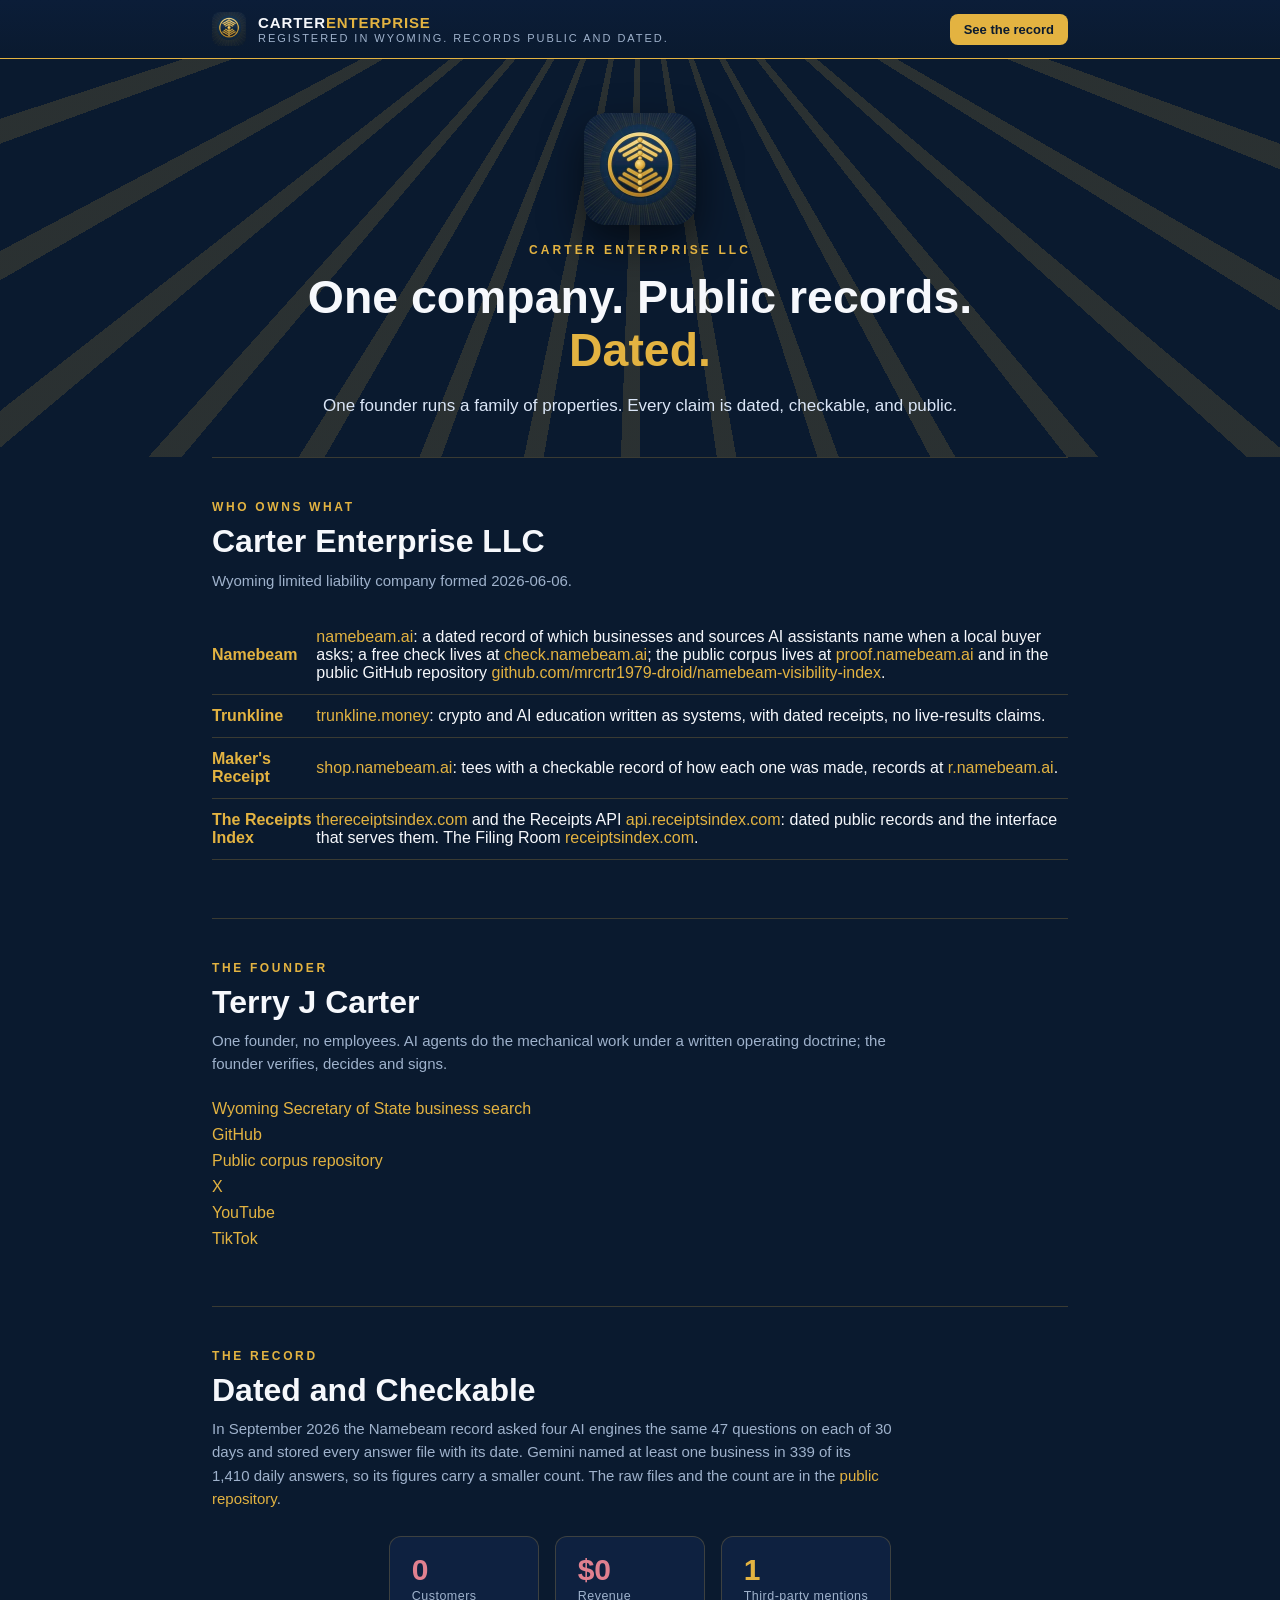
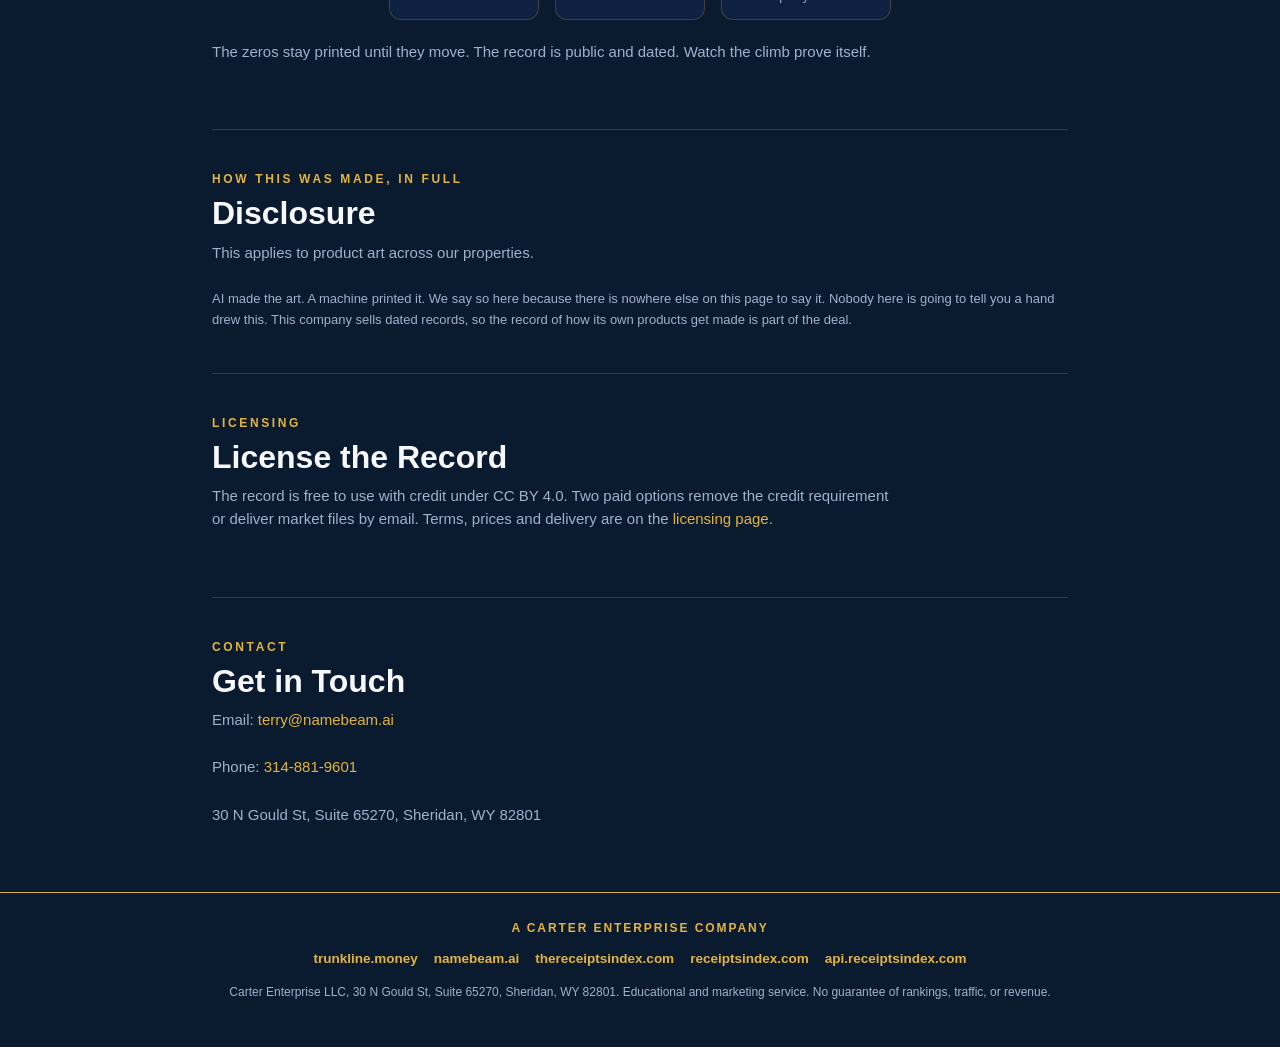
==== index.html @ f08576aa "Refresh September record sentence from public repo and link /licensing (1013D-L21)" ====
<!DOCTYPE html>
<html lang="en">
<head>
<script>if(location.protocol==="http:"&&/(^|\.)carterenterprise\.llc$/.test(location.hostname)){location.replace("https://"+location.host+location.pathname+location.search+location.hash);}</script>
<meta charset="utf-8">
<meta name="viewport" content="width=device-width,initial-scale=1">
<meta name="description" content="Carter Enterprise LLC. One founder. Public records. Dated.">
<link rel="canonical" href="https://carterenterprise.llc/">
<title>Carter Enterprise LLC</title>
<style>
 :root{--navy:#0a1a2f;--card:#0e2140;--gold:#E3B341;--gold2:#f0c862;--text:#F6F8FC;--muted:#9fb2cc;--miss:#e0808f;--win:#7ed492;--line:rgba(227,179,65,.22)}
 *{box-sizing:border-box}html,body{margin:0;padding:0;background:var(--navy);color:var(--text);font-family:-apple-system,BlinkMacSystemFont,"Segoe UI",Roboto,Helvetica,Arial,sans-serif;-webkit-font-smoothing:antialiased}
 a{color:var(--gold);text-decoration:none}a:hover{color:var(--gold2)}.wrap{max-width:900px;margin:0 auto;padding:0 22px}
 header.bar{position:sticky;top:0;z-index:20;background:linear-gradient(180deg,#0b1d38,#0a1a2f);border-bottom:1px solid var(--gold);padding:12px 0}
 .bar-in{display:flex;align-items:center;gap:12px;max-width:900px;margin:0 auto;padding:0 22px}
 .bar img{width:34px;height:34px;border-radius:8px}.bar .wm{font-weight:800;letter-spacing:.06em;font-size:15px}.bar .wm .b{color:var(--gold)}
 .bar .kick{color:var(--muted);font-size:11px;letter-spacing:.18em;text-transform:uppercase;margin-top:1px}.bar .spacer{flex:1}
 .bar a.cta{background:var(--gold);color:var(--navy);font-weight:800;padding:8px 14px;border-radius:8px;font-size:13px}
 .hero{position:relative;overflow:hidden;text-align:center;padding:54px 16px 38px}
 .hero .rays{position:absolute;inset:0;background:repeating-conic-gradient(from 0deg at 50% 40%, rgba(227,179,65,.15) 0deg 2deg, transparent 2deg 10deg);width:240vmax;height:240vmax;left:50%;top:40%;transform:translate(-50%,-50%);animation:spin 130s linear infinite;z-index:0}
 @keyframes spin{to{transform:translate(-50%,-50%) rotate(360deg)}}.hero .inner{position:relative;z-index:1}
 .hero img.coin{width:112px;height:112px;border-radius:22px;box-shadow:0 18px 40px rgba(0,0,0,.55);margin-bottom:14px}
 .hero .eyebrow{color:var(--gold);letter-spacing:.26em;text-transform:uppercase;font-size:12px;font-weight:800}
 .hero h1{font-size:clamp(1.9rem,5.4vw,2.9rem);margin:14px auto 10px;max-width:740px;line-height:1.14}
 .hero h1 .g{color:var(--gold)}.hero p.lede{max-width:640px;margin:16px auto 0;color:#dbe6f7;font-size:17px;line-height:1.55}
 .standing{display:flex;gap:16px;justify-content:center;flex-wrap:wrap;margin:26px auto 0;position:relative;z-index:1}
 .stat{background:var(--card);border:1px solid var(--line);border-radius:12px;padding:16px 22px;min-width:150px}
 .stat .n{font-size:30px;font-weight:800;color:var(--gold)}.stat.red .n{color:var(--miss)}.stat .l{color:var(--muted);font-size:12.5px;letter-spacing:.04em;margin-top:2px}
 section{padding:42px 0;border-top:1px solid var(--line)}.sec-eyebrow{color:var(--gold);letter-spacing:.22em;text-transform:uppercase;font-size:12px;font-weight:800;margin-bottom:8px}
 h2{font-size:clamp(1.5rem,4vw,2rem);margin:0 0 8px;line-height:1.2}.sub{color:var(--muted);font-size:15px;line-height:1.55;max-width:680px;margin:0 0 24px}
 .method{color:var(--muted);font-size:13px;line-height:1.65}.method b{color:var(--text)}
 footer{border-top:1px solid var(--gold);padding:28px 0 48px;text-align:center}
 footer .fk{color:var(--gold);letter-spacing:.16em;text-transform:uppercase;font-size:12px;font-weight:800;margin-bottom:10px}
 footer .legs a{color:var(--gold);font-weight:700;font-size:13.5px;margin:0 8px;line-height:2.1}footer .legal{color:var(--muted);font-size:12px;margin-top:12px}
table{width:100%;border-collapse:collapse;margin:16px 0}
table td{padding:12px 0;border-bottom:1px solid var(--line)}
table td:first-child{font-weight:700;color:var(--gold)}
table td a{color:var(--gold)}
.link-list{list-style:none;padding:0;margin:16px 0}
.link-list li{margin:8px 0}
.link-list a{color:var(--gold)}
</style>
<script type="application/ld+json">
{
"@context":"https://schema.org",
"@type":"Organization",
"name":"Carter Enterprise LLC",
"url":"https://carterenterprise.llc",
"founder":{"@type":"Person","name":"Terry J Carter"},
"address":{"@type":"PostalAddress","streetAddress":"30 N Gould St, Suite 65270","addressLocality":"Sheridan","addressRegion":"WY","postalCode":"82801","addressCountry":"US"},
"email":"terry@namebeam.ai",
"telephone":"314-881-9601",
"sameAs":["https://github.com/mrcrtr1979-droid","https://x.com/namebeamai","https://www.youtube.com/@NamebeamAI","https://www.tiktok.com/@namebeam_ai"],
"brand":[{"@type":"Brand","name":"Namebeam","url":"https://namebeam.ai"},{"@type":"Brand","name":"Trunkline","url":"https://trunkline.money"},{"@type":"Brand","name":"Maker's Receipt","url":"https://shop.namebeam.ai"},{"@type":"Brand","name":"The Receipts Index","url":"https://thereceiptsindex.com"}]
}
</script>
</head>
<body>
<header class="bar"><div class="bar-in"><img src="avatar.webp" alt="Carter Enterprise"><div><div class="wm">CARTER<span class="b">ENTERPRISE</span></div><div class="kick">Registered in Wyoming. Records public and dated.</div></div><div class="spacer"></div><a class="cta" href="https://proof.namebeam.ai">See the record</a></div></header>
<div class="hero"><div class="rays"></div><div class="inner"><img class="coin" src="avatar.webp" alt="Carter Enterprise"><div class="eyebrow">CARTER ENTERPRISE LLC</div><h1>One company. Public records. <span class="g">Dated.</span></h1><p class="lede">One founder runs a family of properties. Every claim is dated, checkable, and public.</p></div></div>
<div class="wrap">
<section><div class="sec-eyebrow">WHO OWNS WHAT</div><h2>Carter Enterprise LLC</h2><p class="sub">Wyoming limited liability company formed 2026-06-06.</p><table><tr><td>Namebeam</td><td><a href="https://namebeam.ai">namebeam.ai</a>: a dated record of which businesses and sources AI assistants name when a local buyer asks; a free check lives at <a href="https://check.namebeam.ai">check.namebeam.ai</a>; the public corpus lives at <a href="https://proof.namebeam.ai">proof.namebeam.ai</a> and in the public GitHub repository <a href="https://github.com/mrcrtr1979-droid/namebeam-visibility-index">github.com/mrcrtr1979-droid/namebeam-visibility-index</a>.</td></tr><tr><td>Trunkline</td><td><a href="https://trunkline.money">trunkline.money</a>: crypto and AI education written as systems, with dated receipts, no live-results claims.</td></tr><tr><td>Maker's Receipt</td><td><a href="https://shop.namebeam.ai">shop.namebeam.ai</a>: tees with a checkable record of how each one was made, records at <a href="https://r.namebeam.ai">r.namebeam.ai</a>.</td></tr><tr><td>The Receipts Index</td><td><a href="https://thereceiptsindex.com">thereceiptsindex.com</a> and the Receipts API <a href="https://api.receiptsindex.com">api.receiptsindex.com</a>: dated public records and the interface that serves them. The Filing Room <a href="https://receiptsindex.com">receiptsindex.com</a>.</td></tr></table></section>

<section><div class="sec-eyebrow">THE FOUNDER</div><h2>Terry J Carter</h2><p class="sub">One founder, no employees. AI agents do the mechanical work under a written operating doctrine; the founder verifies, decides and signs.</p><ul class="link-list"><li><a href="https://wyobiz.wyo.gov/Business/FilingSearch.aspx">Wyoming Secretary of State business search</a></li><li><a href="https://github.com/mrcrtr1979-droid">GitHub</a></li><li><a href="https://github.com/mrcrtr1979-droid/namebeam-visibility-index">Public corpus repository</a></li><li><a href="https://x.com/namebeamai">X</a></li><li><a href="https://www.youtube.com/@NamebeamAI">YouTube</a></li><li><a href="https://www.tiktok.com/@namebeam_ai">TikTok</a></li></ul></section>

<section><div class="sec-eyebrow">THE RECORD</div><h2>Dated and Checkable</h2><p class="sub">In September 2026 the Namebeam record asked four AI engines the same 47 questions on each of 30 days and stored every answer file with its date. Gemini named at least one business in 339 of its 1,410 daily answers, so its figures carry a smaller count. The raw files and the count are in the <a href="https://github.com/mrcrtr1979-droid/namebeam-visibility-index">public repository</a>.</p><div class="standing"><div class="stat red"><div class="n">0</div><div class="l">Customers</div></div><div class="stat red"><div class="n">$0</div><div class="l">Revenue</div></div><div class="stat"><div class="n">1</div><div class="l">Third-party mentions</div></div></div><p class="sub" style="margin-top:20px">The zeros stay printed until they move. The record is public and dated. Watch the climb prove itself.</p></section>

<section><div class="sec-eyebrow">HOW THIS WAS MADE, IN FULL</div><h2>Disclosure</h2><p class="sub">This applies to product art across our properties.</p><div class="method">AI made the art. A machine printed it. We say so here because there is nowhere else on this page to say it. Nobody here is going to tell you a hand drew this. This company sells dated records, so the record of how its own products get made is part of the deal.</div></section>

<section><div class="sec-eyebrow">LICENSING</div><h2>License the Record</h2><p class="sub">The record is free to use with credit under CC BY 4.0. Two paid options remove the credit requirement or deliver market files by email. Terms, prices and delivery are on the <a href="/licensing/">licensing page</a>.</p></section>

<section><div class="sec-eyebrow">CONTACT</div><h2>Get in Touch</h2><p class="sub">Email: <a href="mailto:terry@namebeam.ai">terry@namebeam.ai</a></p><p class="sub">Phone: <a href="tel:314-881-9601">314-881-9601</a></p><p class="sub">30 N Gould St, Suite 65270, Sheridan, WY 82801</p></section>
</div>

<footer><div class="wrap"><div class="fk">A Carter Enterprise Company</div>
 <div class="legs"><a href="https://trunkline.money">trunkline.money</a><a href="https://namebeam.ai">namebeam.ai</a><a href="https://thereceiptsindex.com">thereceiptsindex.com</a><a href="https://receiptsindex.com">receiptsindex.com</a><a href="https://api.receiptsindex.com">api.receiptsindex.com</a></div>
 <div class="legal">Carter Enterprise LLC, 30 N Gould St, Suite 65270, Sheridan, WY 82801. Educational and marketing service. No guarantee of rankings, traffic, or revenue.</div></div></footer>
</body>
</html>
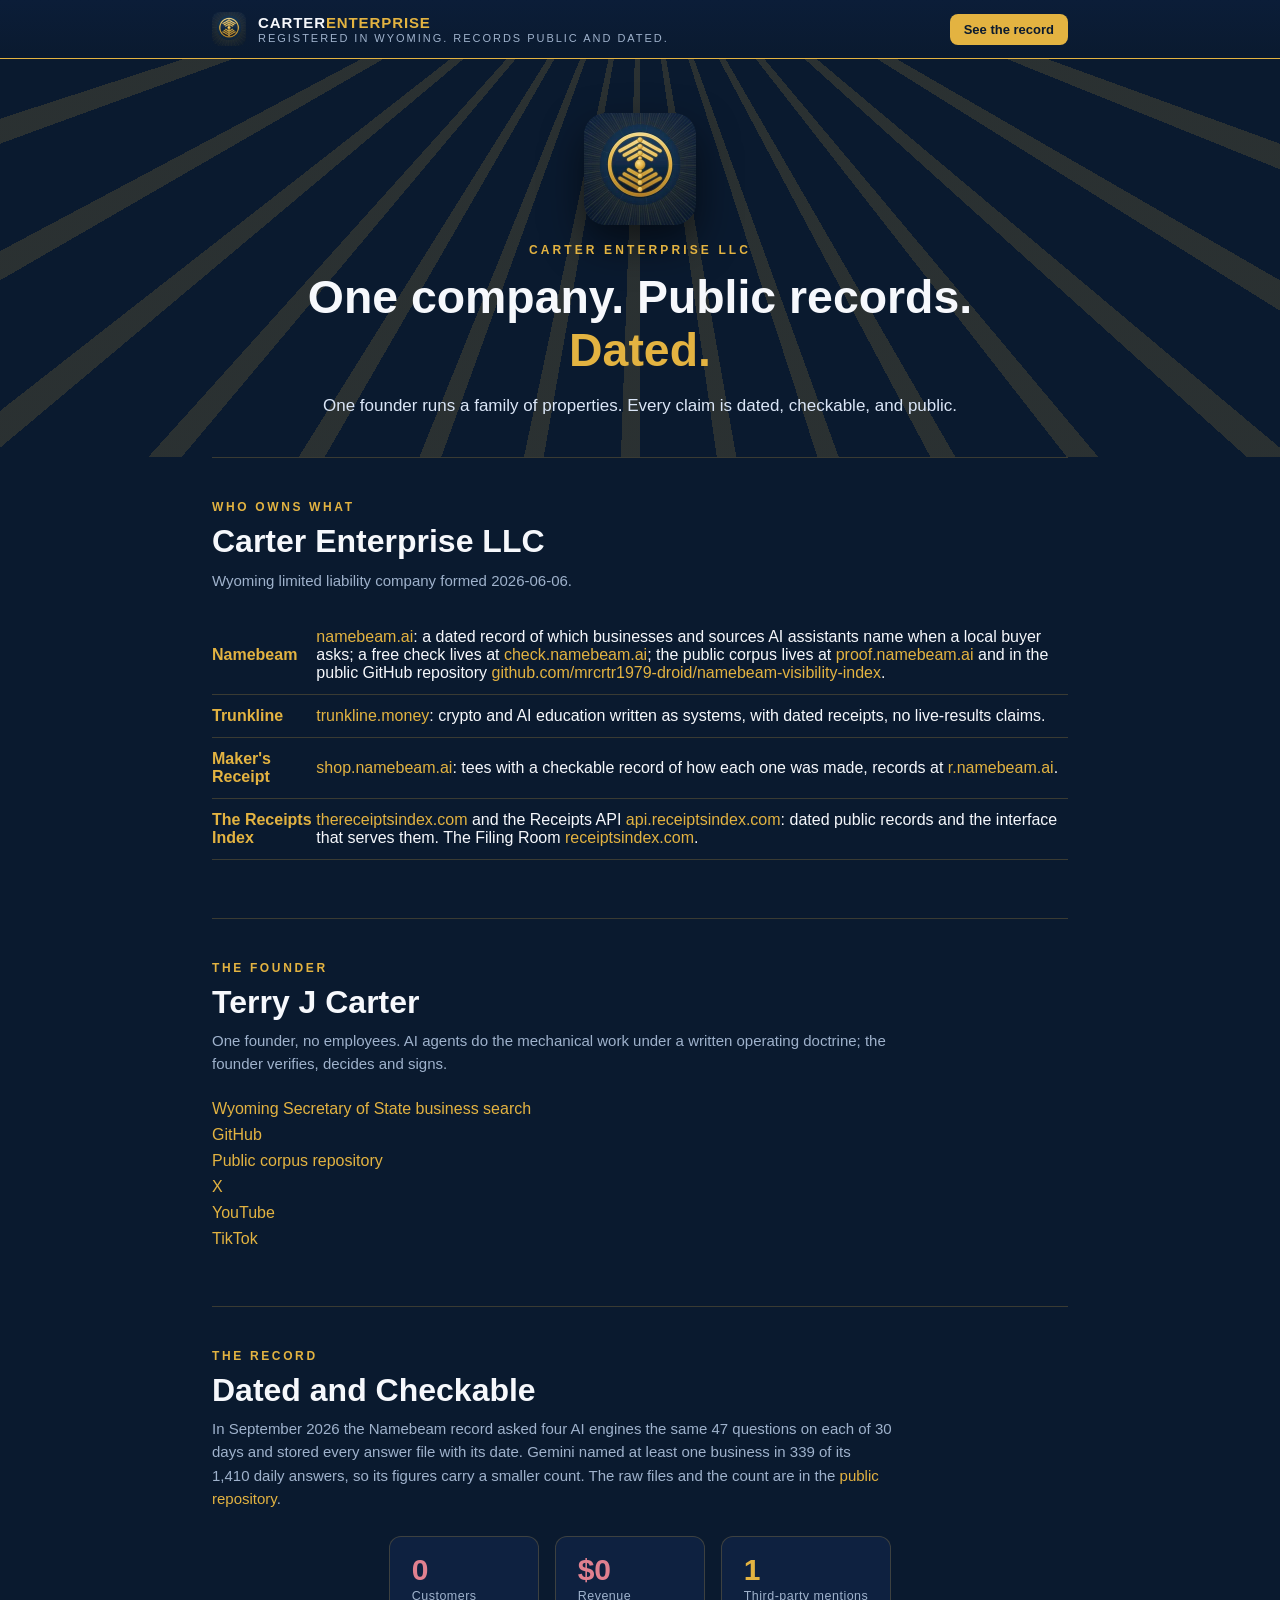
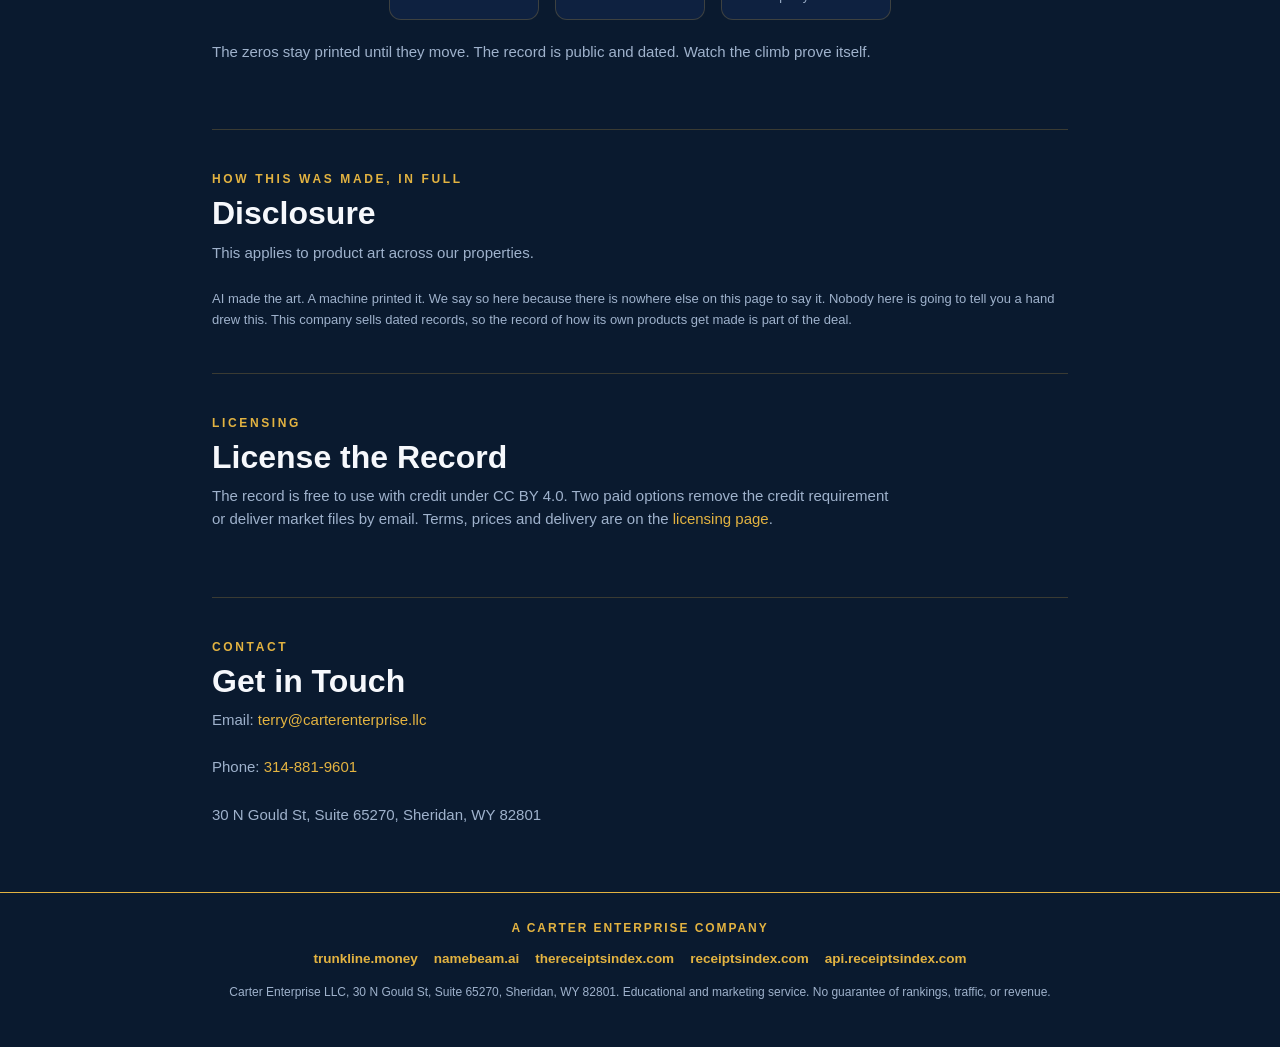
==== commit cdd40692: "Contact email on the umbrella site: terry@carterenterprise.llc (live mailbox, inbound tested 10-21 1" ====
--- a/index.html
+++ b/index.html
@@ -48,7 +48,7 @@
 "url":"https://carterenterprise.llc",
 "founder":{"@type":"Person","name":"Terry J Carter"},
 "address":{"@type":"PostalAddress","streetAddress":"30 N Gould St, Suite 65270","addressLocality":"Sheridan","addressRegion":"WY","postalCode":"82801","addressCountry":"US"},
-"email":"terry@namebeam.ai",
+"email":"terry@carterenterprise.llc",
 "telephone":"314-881-9601",
 "sameAs":["https://github.com/mrcrtr1979-droid","https://x.com/namebeamai","https://www.youtube.com/@NamebeamAI","https://www.tiktok.com/@namebeam_ai"],
 "brand":[{"@type":"Brand","name":"Namebeam","url":"https://namebeam.ai"},{"@type":"Brand","name":"Trunkline","url":"https://trunkline.money"},{"@type":"Brand","name":"Maker's Receipt","url":"https://shop.namebeam.ai"},{"@type":"Brand","name":"The Receipts Index","url":"https://thereceiptsindex.com"}]
@@ -69,7 +69,7 @@
 
 <section><div class="sec-eyebrow">LICENSING</div><h2>License the Record</h2><p class="sub">The record is free to use with credit under CC BY 4.0. Two paid options remove the credit requirement or deliver market files by email. Terms, prices and delivery are on the <a href="/licensing/">licensing page</a>.</p></section>
 
-<section><div class="sec-eyebrow">CONTACT</div><h2>Get in Touch</h2><p class="sub">Email: <a href="mailto:terry@namebeam.ai">terry@namebeam.ai</a></p><p class="sub">Phone: <a href="tel:314-881-9601">314-881-9601</a></p><p class="sub">30 N Gould St, Suite 65270, Sheridan, WY 82801</p></section>
+<section><div class="sec-eyebrow">CONTACT</div><h2>Get in Touch</h2><p class="sub">Email: <a href="mailto:terry@carterenterprise.llc">terry@carterenterprise.llc</a></p><p class="sub">Phone: <a href="tel:314-881-9601">314-881-9601</a></p><p class="sub">30 N Gould St, Suite 65270, Sheridan, WY 82801</p></section>
 </div>
 
 <footer><div class="wrap"><div class="fk">A Carter Enterprise Company</div>
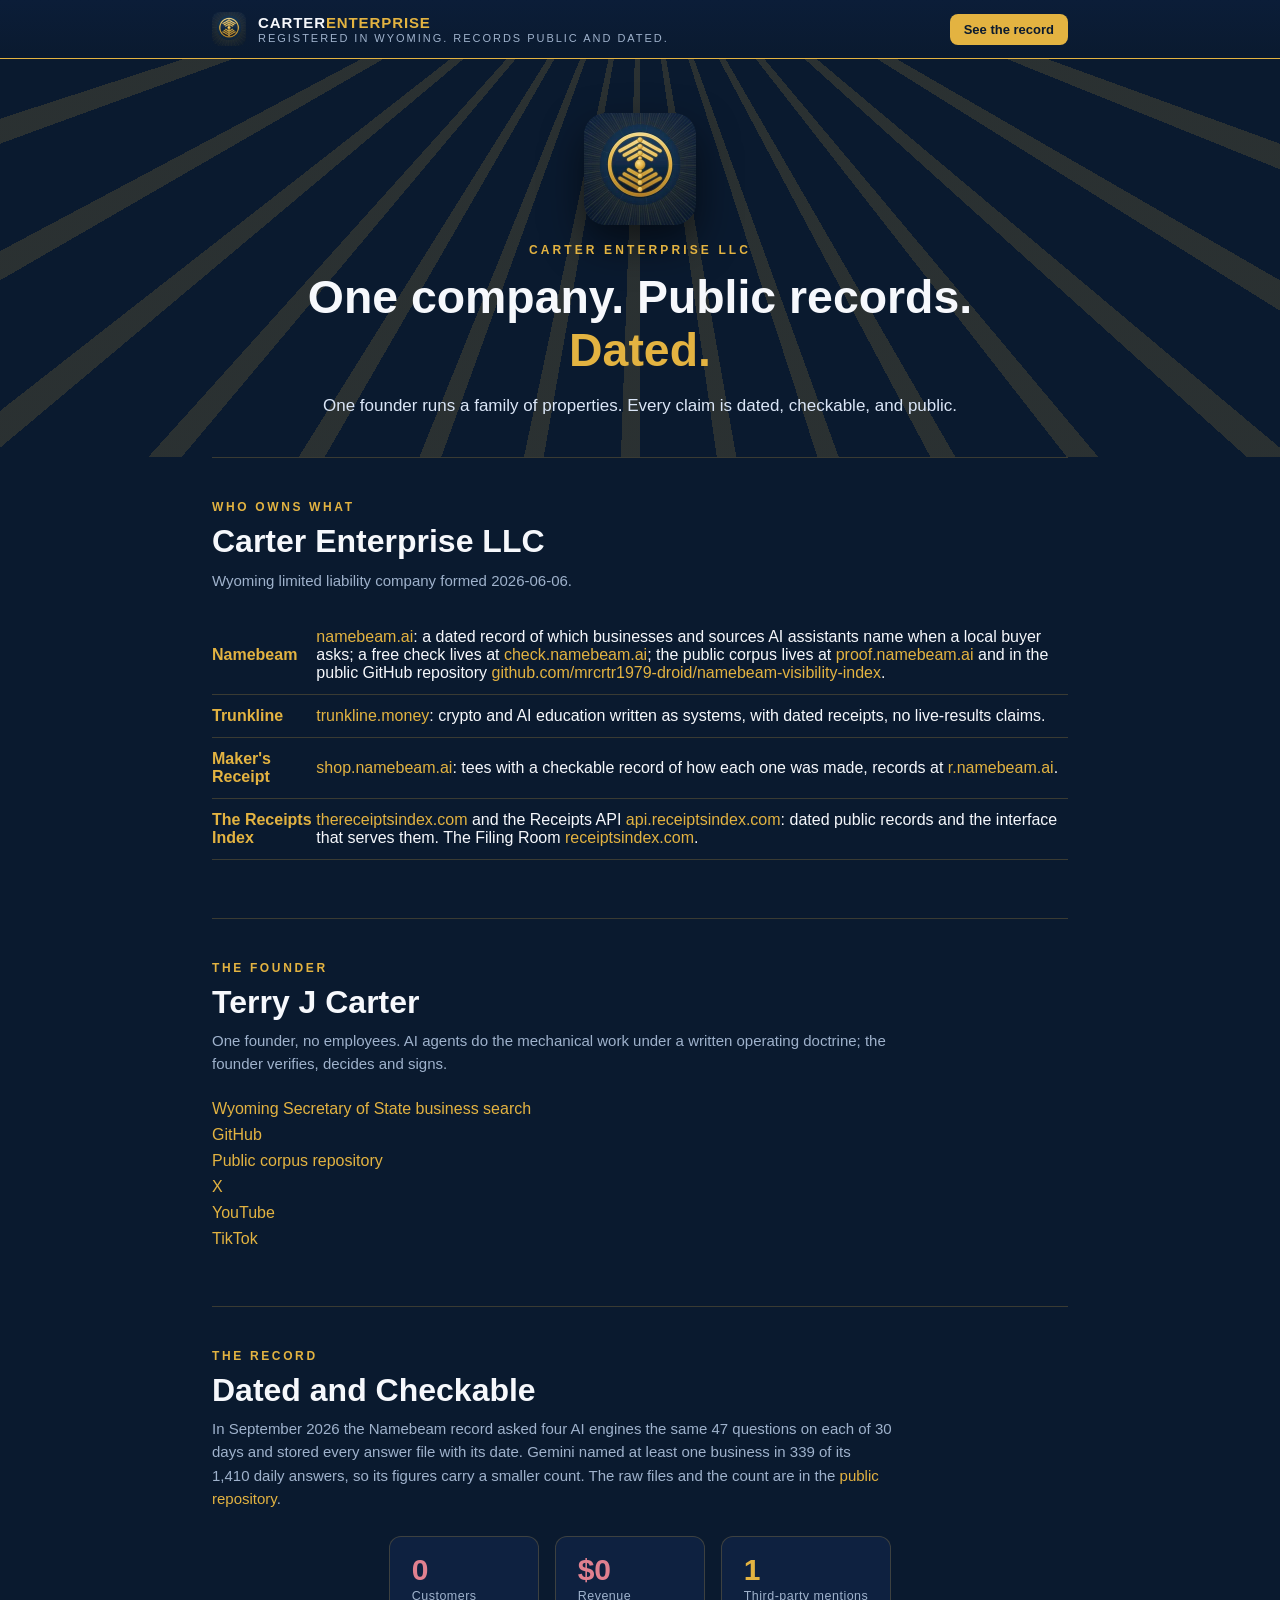
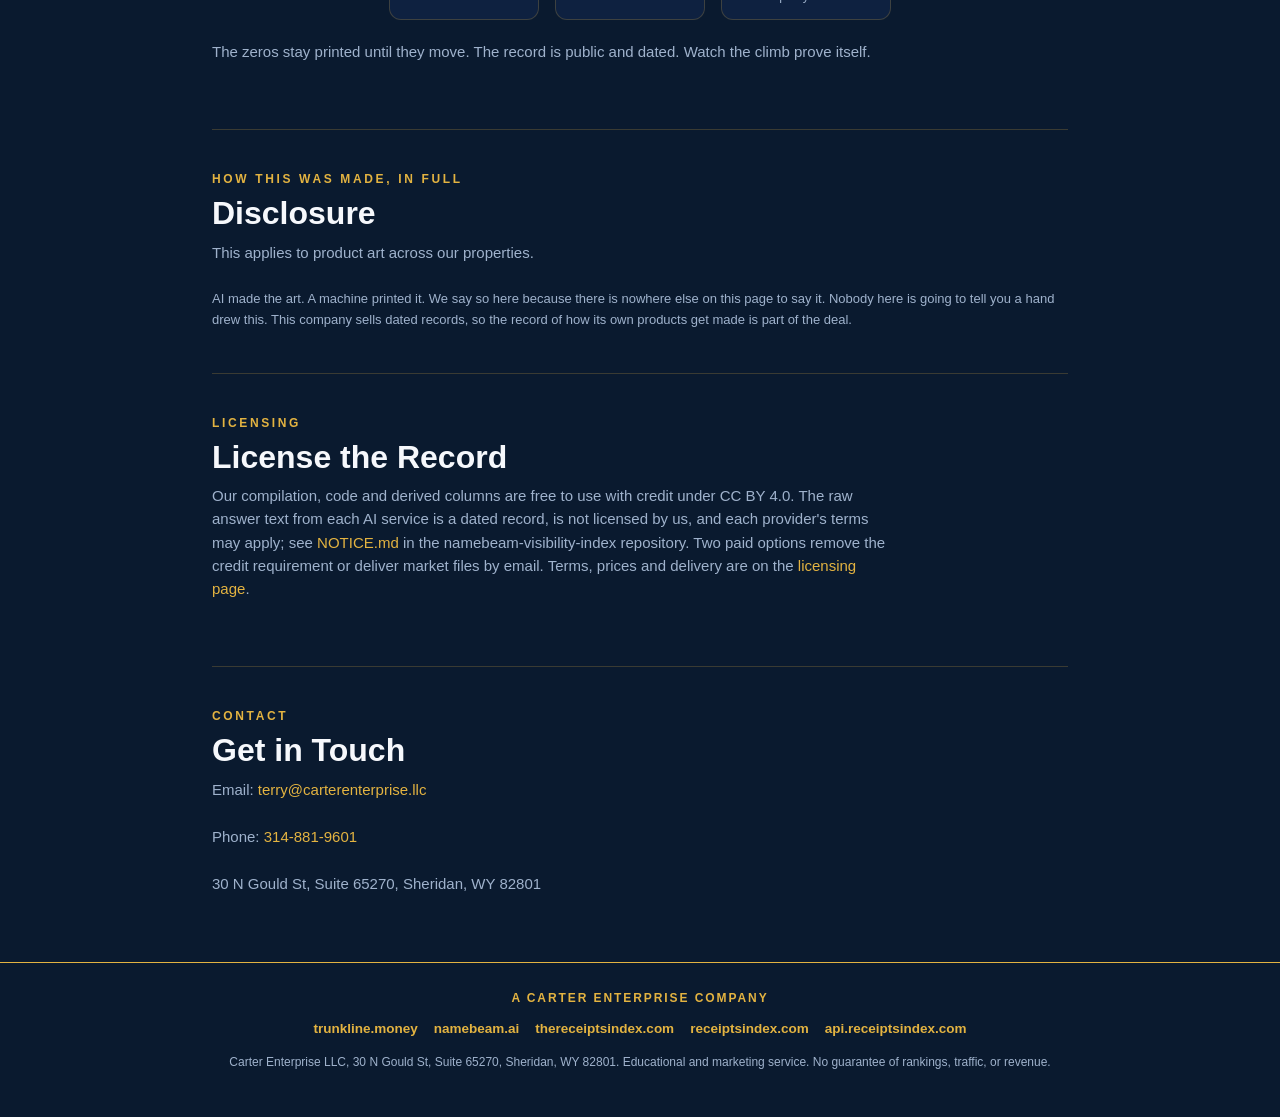
==== commit 066da236: "Licensing page and home: state the CC BY 4.0 scope per NOTICE.md (compilation, code, derived columns" ====
--- a/index.html
+++ b/index.html
@@ -67,7 +67,7 @@
 
 <section><div class="sec-eyebrow">HOW THIS WAS MADE, IN FULL</div><h2>Disclosure</h2><p class="sub">This applies to product art across our properties.</p><div class="method">AI made the art. A machine printed it. We say so here because there is nowhere else on this page to say it. Nobody here is going to tell you a hand drew this. This company sells dated records, so the record of how its own products get made is part of the deal.</div></section>
 
-<section><div class="sec-eyebrow">LICENSING</div><h2>License the Record</h2><p class="sub">The record is free to use with credit under CC BY 4.0. Two paid options remove the credit requirement or deliver market files by email. Terms, prices and delivery are on the <a href="/licensing/">licensing page</a>.</p></section>
+<section><div class="sec-eyebrow">LICENSING</div><h2>License the Record</h2><p class="sub">Our compilation, code and derived columns are free to use with credit under CC BY 4.0. The raw answer text from each AI service is a dated record, is not licensed by us, and each provider's terms may apply; see <a href="https://github.com/mrcrtr1979-droid/namebeam-visibility-index/blob/main/NOTICE.md">NOTICE.md</a> in the namebeam-visibility-index repository. Two paid options remove the credit requirement or deliver market files by email. Terms, prices and delivery are on the <a href="/licensing/">licensing page</a>.</p></section>
 
 <section><div class="sec-eyebrow">CONTACT</div><h2>Get in Touch</h2><p class="sub">Email: <a href="mailto:terry@carterenterprise.llc">terry@carterenterprise.llc</a></p><p class="sub">Phone: <a href="tel:314-881-9601">314-881-9601</a></p><p class="sub">30 N Gould St, Suite 65270, Sheridan, WY 82801</p></section>
 </div>
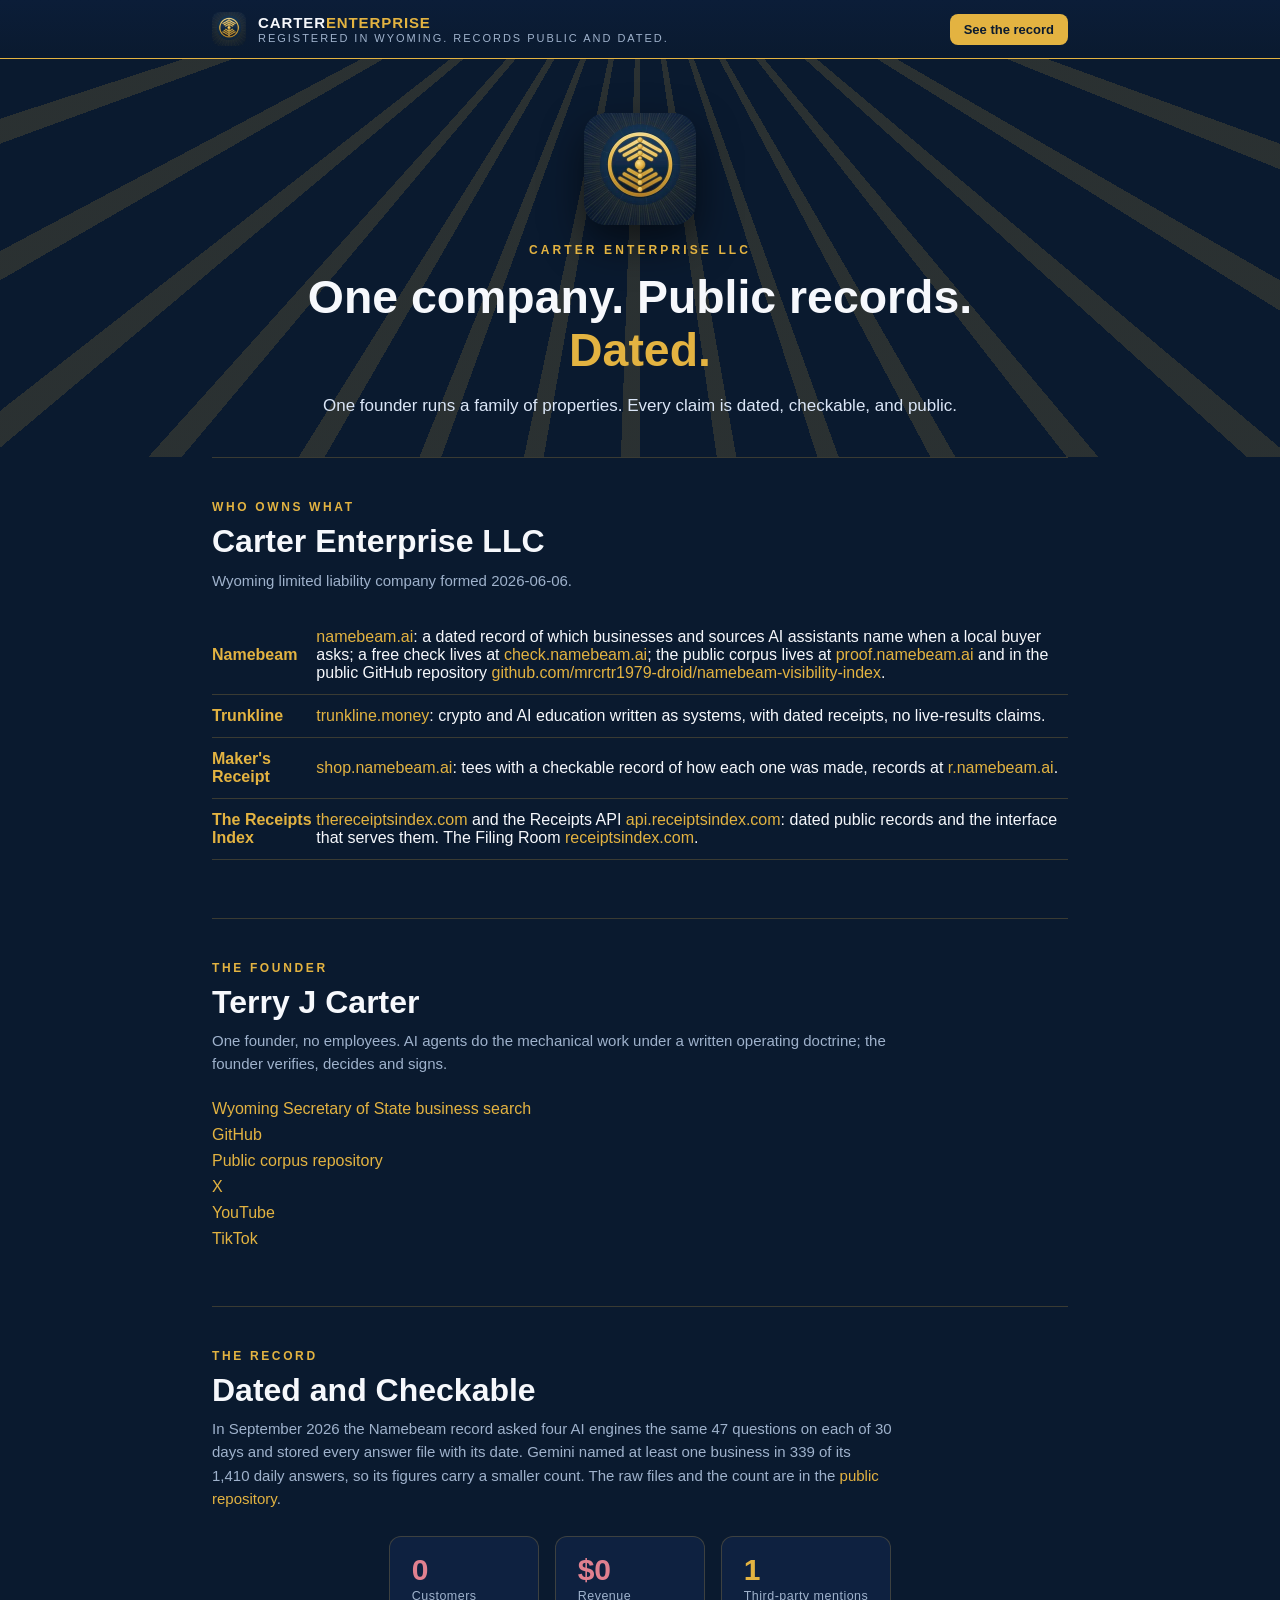
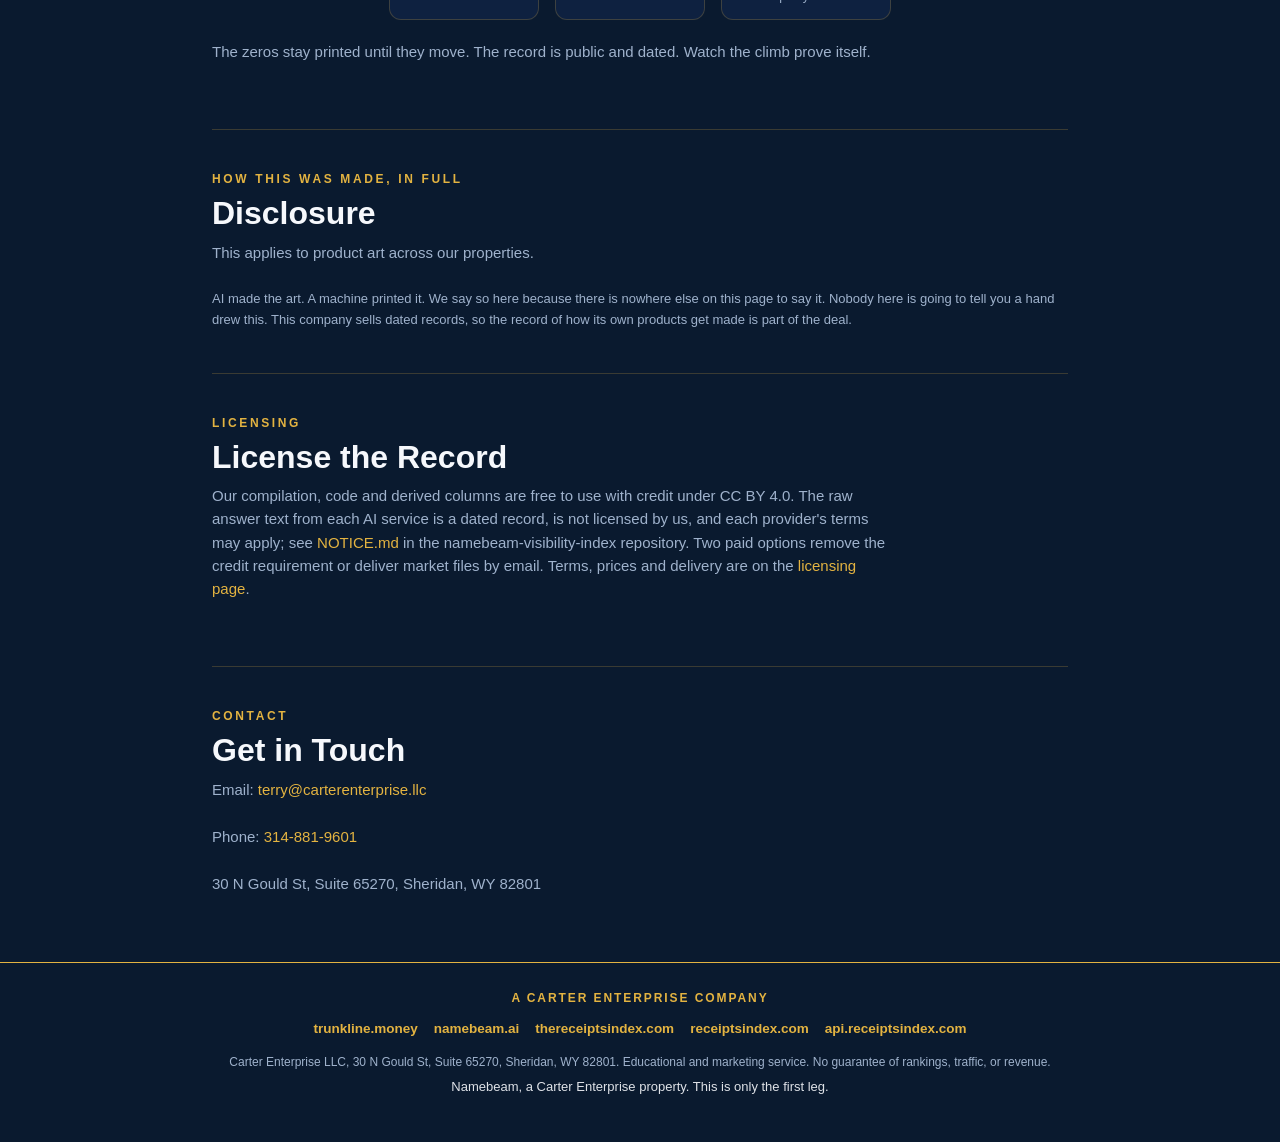
==== commit 8ddce22b: "Move 4: brand line Namebeam, a Carter Enterprise property, in the footer Co-Authored-By: Claude Opus" ====
--- a/index.html
+++ b/index.html
@@ -74,6 +74,7 @@
 
 <footer><div class="wrap"><div class="fk">A Carter Enterprise Company</div>
  <div class="legs"><a href="https://trunkline.money">trunkline.money</a><a href="https://namebeam.ai">namebeam.ai</a><a href="https://thereceiptsindex.com">thereceiptsindex.com</a><a href="https://receiptsindex.com">receiptsindex.com</a><a href="https://api.receiptsindex.com">api.receiptsindex.com</a></div>
- <div class="legal">Carter Enterprise LLC, 30 N Gould St, Suite 65270, Sheridan, WY 82801. Educational and marketing service. No guarantee of rankings, traffic, or revenue.</div></div></footer>
+ <div class="legal">Carter Enterprise LLC, 30 N Gould St, Suite 65270, Sheridan, WY 82801. Educational and marketing service. No guarantee of rankings, traffic, or revenue.</div></div><p class="brand-line" style="text-align:center;font-size:13px;margin:10px 0 0;opacity:.9">Namebeam, a Carter Enterprise property. This is only the first leg.</p>
+</footer>
 </body>
 </html>
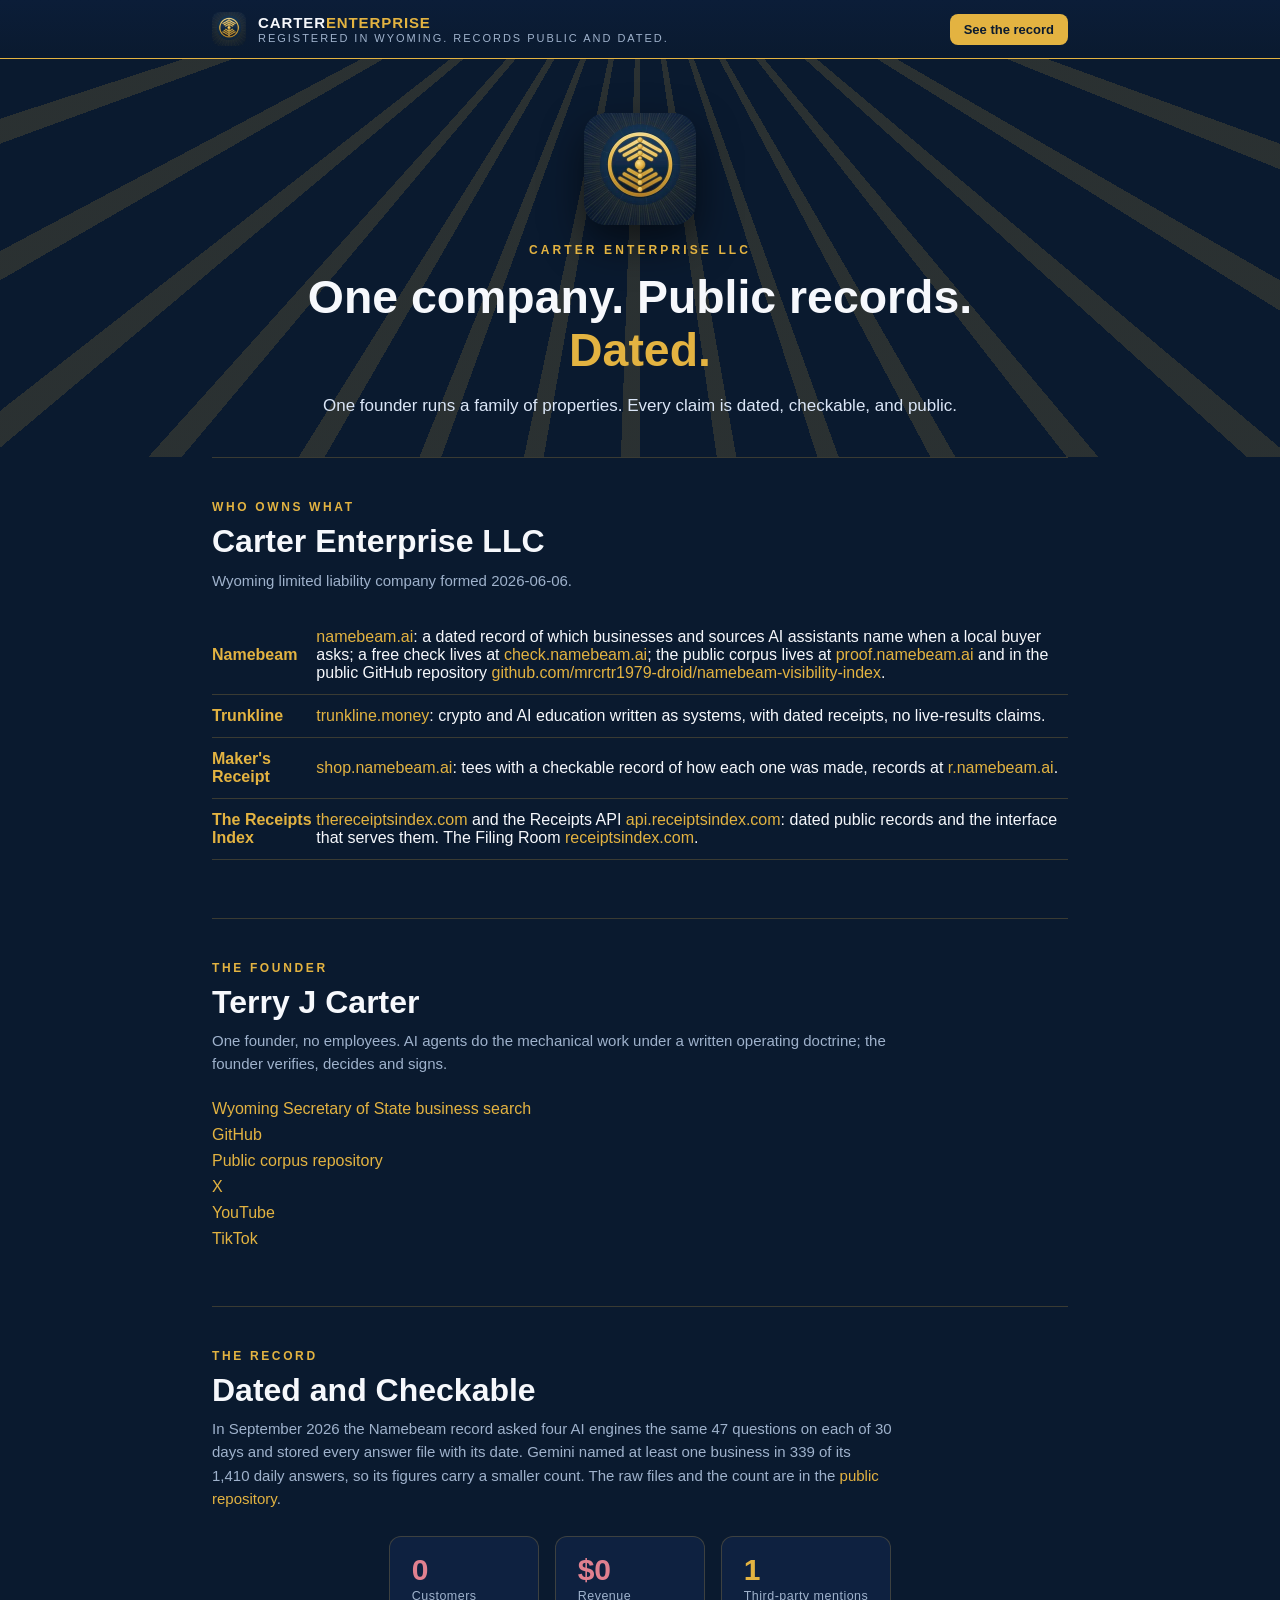
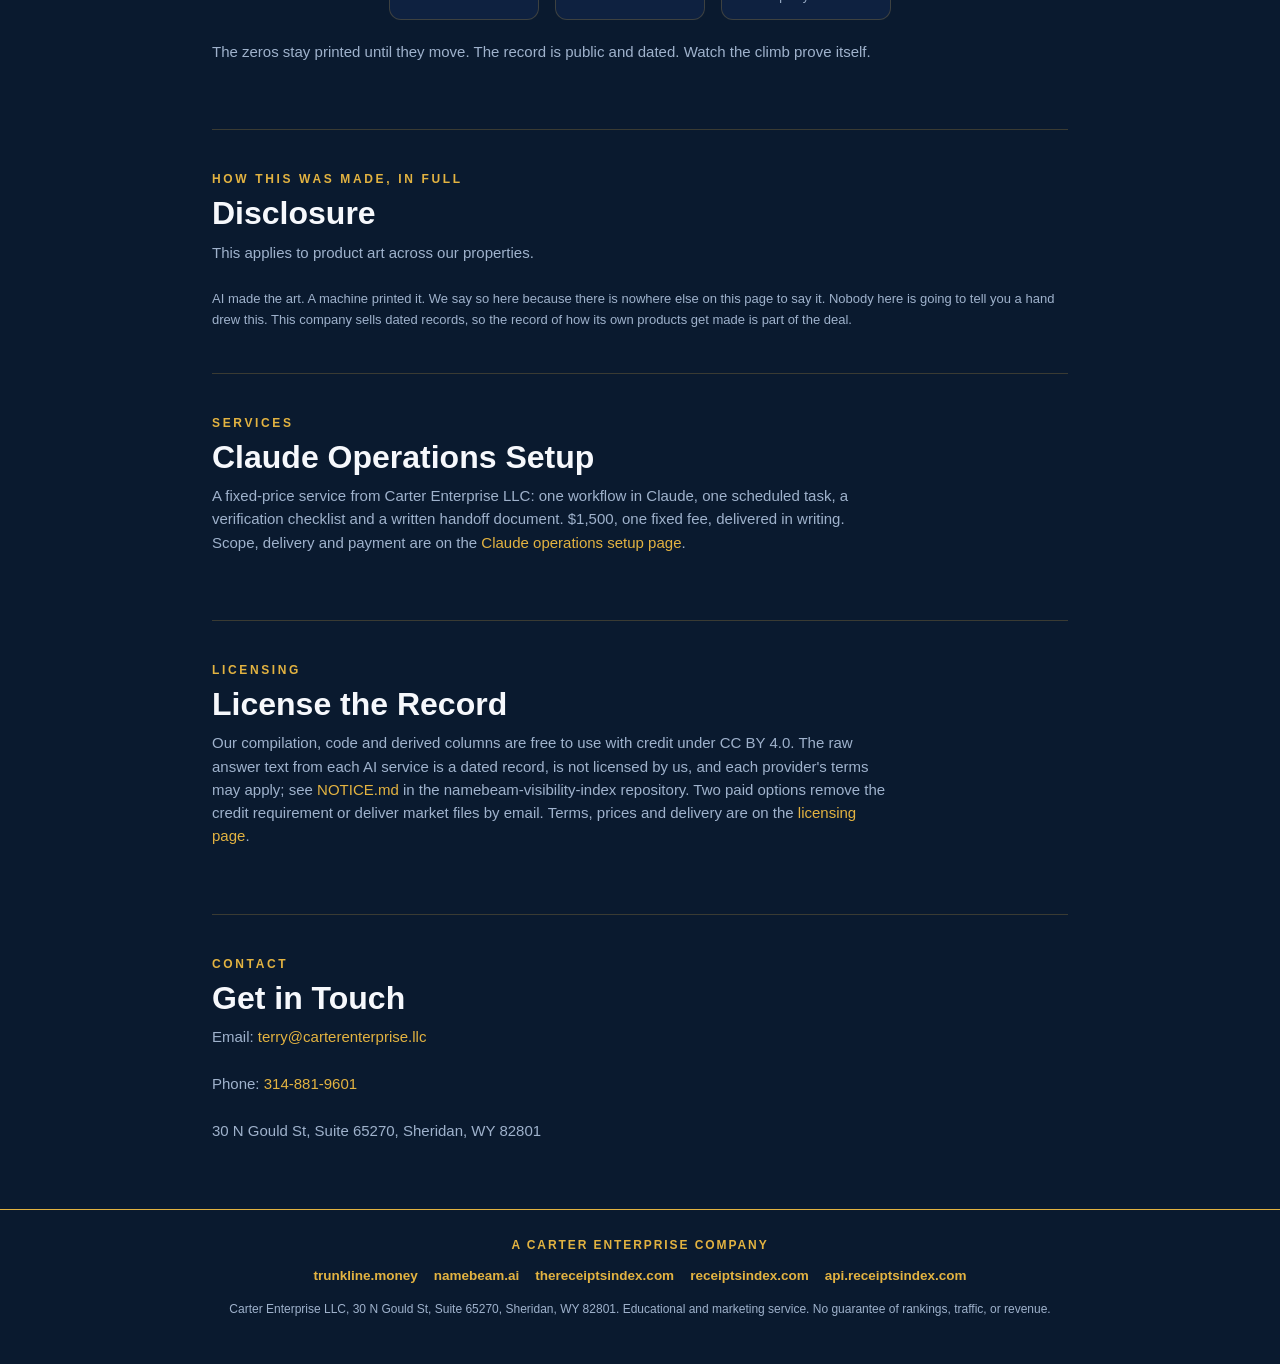
==== commit d0846653: "Claude operations setup page ($1,500, live Stripe link) + company page Services section Copy from st" ====
--- a/index.html
+++ b/index.html
@@ -67,6 +67,8 @@
 
 <section><div class="sec-eyebrow">HOW THIS WAS MADE, IN FULL</div><h2>Disclosure</h2><p class="sub">This applies to product art across our properties.</p><div class="method">AI made the art. A machine printed it. We say so here because there is nowhere else on this page to say it. Nobody here is going to tell you a hand drew this. This company sells dated records, so the record of how its own products get made is part of the deal.</div></section>
 
+<section><div class="sec-eyebrow">SERVICES</div><h2>Claude Operations Setup</h2><p class="sub">A fixed-price service from Carter Enterprise LLC: one workflow in Claude, one scheduled task, a verification checklist and a written handoff document. $1,500, one fixed fee, delivered in writing. Scope, delivery and payment are on the <a href="/claude-operations-setup/">Claude operations setup page</a>.</p></section>
+
 <section><div class="sec-eyebrow">LICENSING</div><h2>License the Record</h2><p class="sub">Our compilation, code and derived columns are free to use with credit under CC BY 4.0. The raw answer text from each AI service is a dated record, is not licensed by us, and each provider's terms may apply; see <a href="https://github.com/mrcrtr1979-droid/namebeam-visibility-index/blob/main/NOTICE.md">NOTICE.md</a> in the namebeam-visibility-index repository. Two paid options remove the credit requirement or deliver market files by email. Terms, prices and delivery are on the <a href="/licensing/">licensing page</a>.</p></section>
 
 <section><div class="sec-eyebrow">CONTACT</div><h2>Get in Touch</h2><p class="sub">Email: <a href="mailto:terry@carterenterprise.llc">terry@carterenterprise.llc</a></p><p class="sub">Phone: <a href="tel:314-881-9601">314-881-9601</a></p><p class="sub">30 N Gould St, Suite 65270, Sheridan, WY 82801</p></section>
@@ -74,7 +76,6 @@
 
 <footer><div class="wrap"><div class="fk">A Carter Enterprise Company</div>
  <div class="legs"><a href="https://trunkline.money">trunkline.money</a><a href="https://namebeam.ai">namebeam.ai</a><a href="https://thereceiptsindex.com">thereceiptsindex.com</a><a href="https://receiptsindex.com">receiptsindex.com</a><a href="https://api.receiptsindex.com">api.receiptsindex.com</a></div>
- <div class="legal">Carter Enterprise LLC, 30 N Gould St, Suite 65270, Sheridan, WY 82801. Educational and marketing service. No guarantee of rankings, traffic, or revenue.</div></div><p class="brand-line" style="text-align:center;font-size:13px;margin:10px 0 0;opacity:.9">Namebeam, a Carter Enterprise property. This is only the first leg.</p>
-</footer>
+ <div class="legal">Carter Enterprise LLC, 30 N Gould St, Suite 65270, Sheridan, WY 82801. Educational and marketing service. No guarantee of rankings, traffic, or revenue.</div></div></footer>
 </body>
 </html>
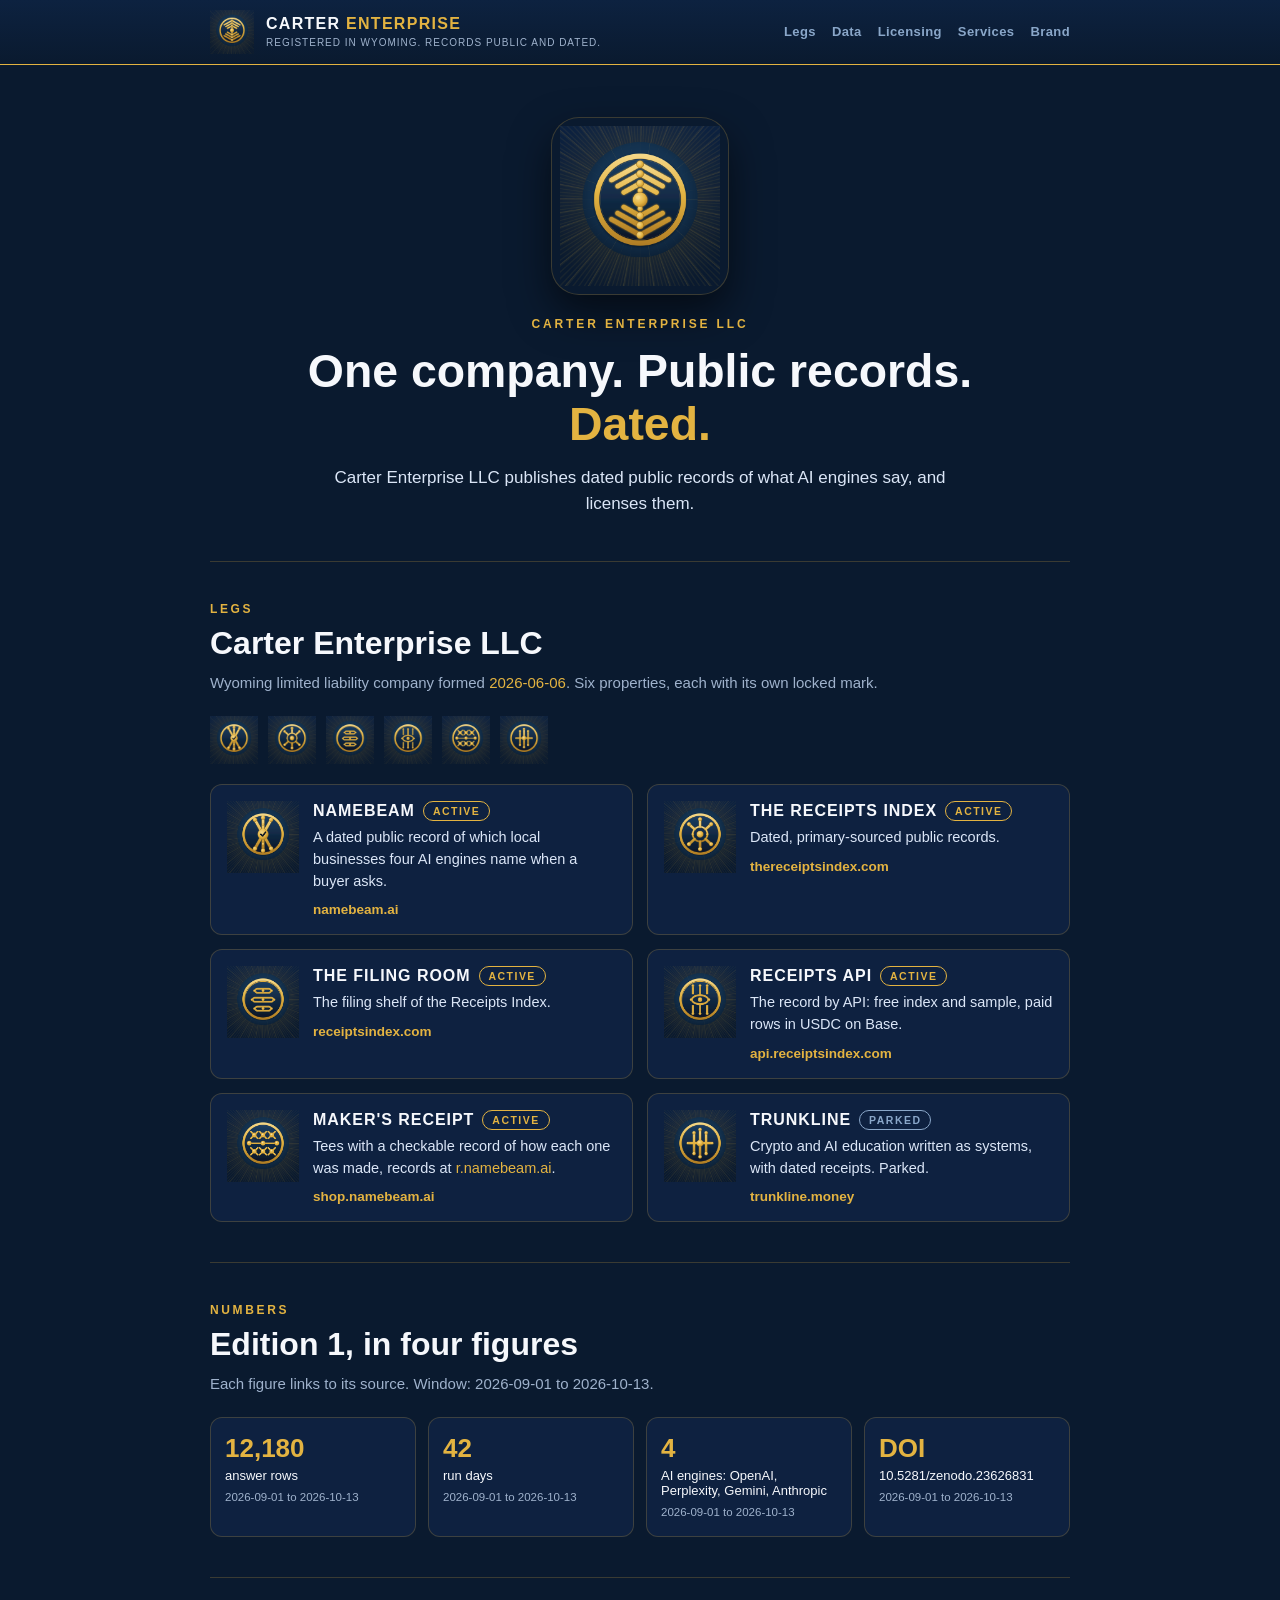
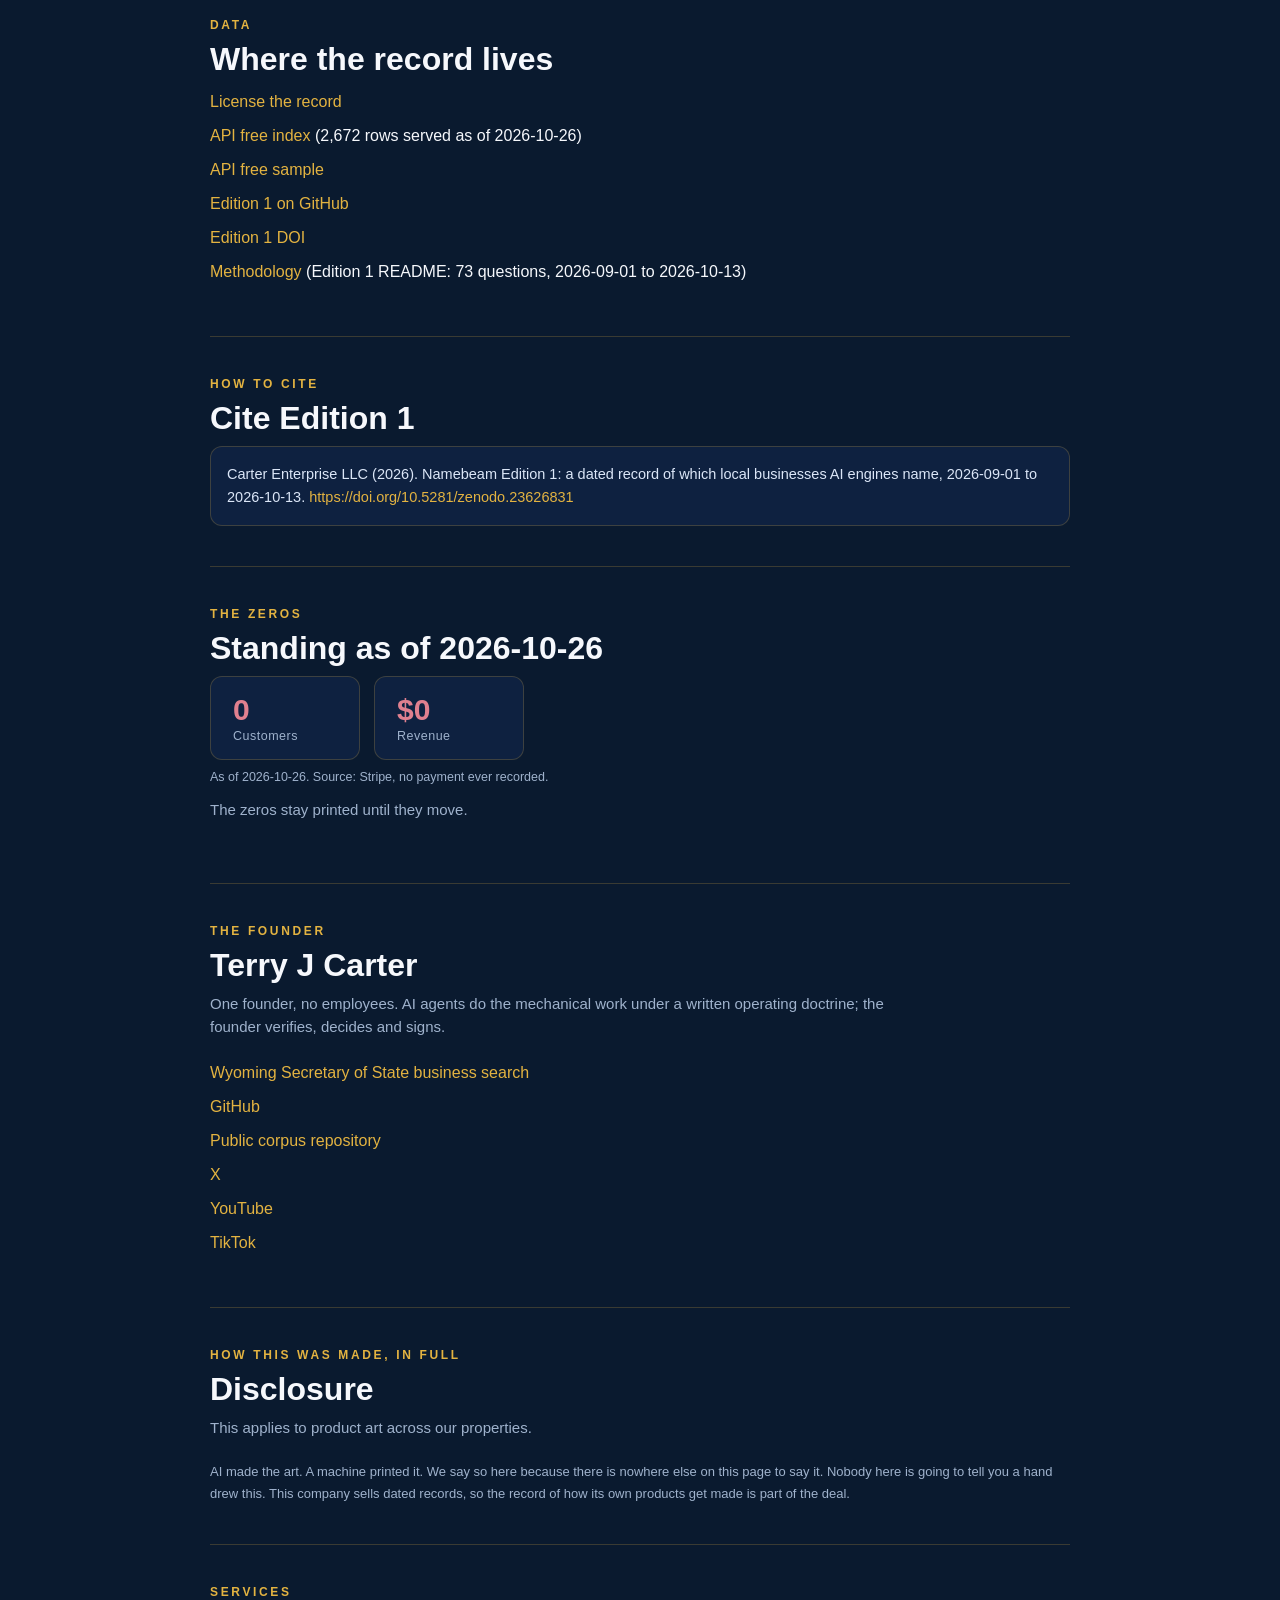
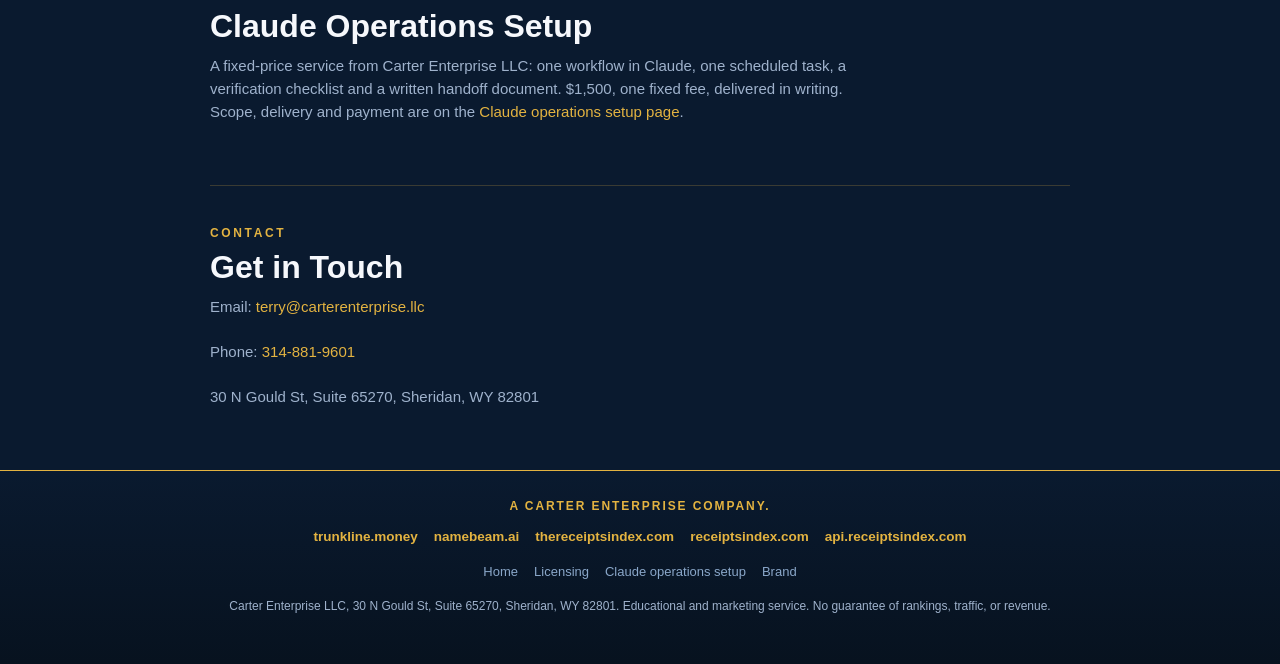
==== commit d97dc9e3: "Mothership redesign: legs, numbers, data, cite, brand page; licensing and ops chrome aligned Locked " ====
--- a/index.html
+++ b/index.html
@@ -6,40 +6,9 @@
 <meta name="viewport" content="width=device-width,initial-scale=1">
 <meta name="description" content="Carter Enterprise LLC. One founder. Public records. Dated.">
 <link rel="canonical" href="https://carterenterprise.llc/">
+<link rel="icon" type="image/png" href="/assets/brand/256/avatar_carterenterprise_sunburst.png">
 <title>Carter Enterprise LLC</title>
-<style>
- :root{--navy:#0a1a2f;--card:#0e2140;--gold:#E3B341;--gold2:#f0c862;--text:#F6F8FC;--muted:#9fb2cc;--miss:#e0808f;--win:#7ed492;--line:rgba(227,179,65,.22)}
- *{box-sizing:border-box}html,body{margin:0;padding:0;background:var(--navy);color:var(--text);font-family:-apple-system,BlinkMacSystemFont,"Segoe UI",Roboto,Helvetica,Arial,sans-serif;-webkit-font-smoothing:antialiased}
- a{color:var(--gold);text-decoration:none}a:hover{color:var(--gold2)}.wrap{max-width:900px;margin:0 auto;padding:0 22px}
- header.bar{position:sticky;top:0;z-index:20;background:linear-gradient(180deg,#0b1d38,#0a1a2f);border-bottom:1px solid var(--gold);padding:12px 0}
- .bar-in{display:flex;align-items:center;gap:12px;max-width:900px;margin:0 auto;padding:0 22px}
- .bar img{width:34px;height:34px;border-radius:8px}.bar .wm{font-weight:800;letter-spacing:.06em;font-size:15px}.bar .wm .b{color:var(--gold)}
- .bar .kick{color:var(--muted);font-size:11px;letter-spacing:.18em;text-transform:uppercase;margin-top:1px}.bar .spacer{flex:1}
- .bar a.cta{background:var(--gold);color:var(--navy);font-weight:800;padding:8px 14px;border-radius:8px;font-size:13px}
- .hero{position:relative;overflow:hidden;text-align:center;padding:54px 16px 38px}
- .hero .rays{position:absolute;inset:0;background:repeating-conic-gradient(from 0deg at 50% 40%, rgba(227,179,65,.15) 0deg 2deg, transparent 2deg 10deg);width:240vmax;height:240vmax;left:50%;top:40%;transform:translate(-50%,-50%);animation:spin 130s linear infinite;z-index:0}
- @keyframes spin{to{transform:translate(-50%,-50%) rotate(360deg)}}.hero .inner{position:relative;z-index:1}
- .hero img.coin{width:112px;height:112px;border-radius:22px;box-shadow:0 18px 40px rgba(0,0,0,.55);margin-bottom:14px}
- .hero .eyebrow{color:var(--gold);letter-spacing:.26em;text-transform:uppercase;font-size:12px;font-weight:800}
- .hero h1{font-size:clamp(1.9rem,5.4vw,2.9rem);margin:14px auto 10px;max-width:740px;line-height:1.14}
- .hero h1 .g{color:var(--gold)}.hero p.lede{max-width:640px;margin:16px auto 0;color:#dbe6f7;font-size:17px;line-height:1.55}
- .standing{display:flex;gap:16px;justify-content:center;flex-wrap:wrap;margin:26px auto 0;position:relative;z-index:1}
- .stat{background:var(--card);border:1px solid var(--line);border-radius:12px;padding:16px 22px;min-width:150px}
- .stat .n{font-size:30px;font-weight:800;color:var(--gold)}.stat.red .n{color:var(--miss)}.stat .l{color:var(--muted);font-size:12.5px;letter-spacing:.04em;margin-top:2px}
- section{padding:42px 0;border-top:1px solid var(--line)}.sec-eyebrow{color:var(--gold);letter-spacing:.22em;text-transform:uppercase;font-size:12px;font-weight:800;margin-bottom:8px}
- h2{font-size:clamp(1.5rem,4vw,2rem);margin:0 0 8px;line-height:1.2}.sub{color:var(--muted);font-size:15px;line-height:1.55;max-width:680px;margin:0 0 24px}
- .method{color:var(--muted);font-size:13px;line-height:1.65}.method b{color:var(--text)}
- footer{border-top:1px solid var(--gold);padding:28px 0 48px;text-align:center}
- footer .fk{color:var(--gold);letter-spacing:.16em;text-transform:uppercase;font-size:12px;font-weight:800;margin-bottom:10px}
- footer .legs a{color:var(--gold);font-weight:700;font-size:13.5px;margin:0 8px;line-height:2.1}footer .legal{color:var(--muted);font-size:12px;margin-top:12px}
-table{width:100%;border-collapse:collapse;margin:16px 0}
-table td{padding:12px 0;border-bottom:1px solid var(--line)}
-table td:first-child{font-weight:700;color:var(--gold)}
-table td a{color:var(--gold)}
-.link-list{list-style:none;padding:0;margin:16px 0}
-.link-list li{margin:8px 0}
-.link-list a{color:var(--gold)}
-</style>
+<link rel="stylesheet" href="/assets/site.css">
 <script type="application/ld+json">
 {
 "@context":"https://schema.org",
@@ -56,26 +25,56 @@
 </script>
 </head>
 <body>
-<header class="bar"><div class="bar-in"><img src="avatar.webp" alt="Carter Enterprise"><div><div class="wm">CARTER<span class="b">ENTERPRISE</span></div><div class="kick">Registered in Wyoming. Records public and dated.</div></div><div class="spacer"></div><a class="cta" href="https://proof.namebeam.ai">See the record</a></div></header>
-<div class="hero"><div class="rays"></div><div class="inner"><img class="coin" src="avatar.webp" alt="Carter Enterprise"><div class="eyebrow">CARTER ENTERPRISE LLC</div><h1>One company. Public records. <span class="g">Dated.</span></h1><p class="lede">One founder runs a family of properties. Every claim is dated, checkable, and public.</p></div></div>
+<header class="bar"><div class="bar-in"><a class="brand" href="/"><img src="/assets/brand/256/avatar_carterenterprise_sunburst.png" width="44" height="44" alt="Carter Enterprise mark"><span class="bt"><span class="wm">Carter <span class="b">Enterprise</span></span><span class="kick">Registered in Wyoming. Records public and dated.</span></span></a><nav aria-label="Main"><a href="/#legs">Legs</a><a href="/#data">Data</a><a href="/licensing/">Licensing</a><a href="/claude-operations-setup/">Services</a><a href="/brand/">Brand</a></nav></div></header>
+<div class="ce-hero"><div class="ce-rays"></div><div class="hero-in"><div class="tile"><img src="/assets/brand/512/avatar_carterenterprise_sunburst.png" width="160" height="160" alt="Carter Enterprise mark"></div>
+<div class="eyebrow">CARTER ENTERPRISE LLC</div><h1>One company. Public records. <span class="g">Dated.</span></h1><p class="lede">Carter Enterprise LLC publishes dated public records of what AI engines say, and licenses them.</p></div></div>
 <div class="wrap">
-<section><div class="sec-eyebrow">WHO OWNS WHAT</div><h2>Carter Enterprise LLC</h2><p class="sub">Wyoming limited liability company formed 2026-06-06.</p><table><tr><td>Namebeam</td><td><a href="https://namebeam.ai">namebeam.ai</a>: a dated record of which businesses and sources AI assistants name when a local buyer asks; a free check lives at <a href="https://check.namebeam.ai">check.namebeam.ai</a>; the public corpus lives at <a href="https://proof.namebeam.ai">proof.namebeam.ai</a> and in the public GitHub repository <a href="https://github.com/mrcrtr1979-droid/namebeam-visibility-index">github.com/mrcrtr1979-droid/namebeam-visibility-index</a>.</td></tr><tr><td>Trunkline</td><td><a href="https://trunkline.money">trunkline.money</a>: crypto and AI education written as systems, with dated receipts, no live-results claims.</td></tr><tr><td>Maker's Receipt</td><td><a href="https://shop.namebeam.ai">shop.namebeam.ai</a>: tees with a checkable record of how each one was made, records at <a href="https://r.namebeam.ai">r.namebeam.ai</a>.</td></tr><tr><td>The Receipts Index</td><td><a href="https://thereceiptsindex.com">thereceiptsindex.com</a> and the Receipts API <a href="https://api.receiptsindex.com">api.receiptsindex.com</a>: dated public records and the interface that serves them. The Filing Room <a href="https://receiptsindex.com">receiptsindex.com</a>.</td></tr></table></section>
+<section id="legs"><div class="sec-eyebrow">LEGS</div><h2>Carter Enterprise LLC</h2><p class="sub">Wyoming limited liability company formed <a href="https://wyobiz.wyo.gov/Business/FilingSearch.aspx"><span class="dt">2026-06-06</span></a>. Six properties, each with its own locked mark.</p>
+<div class="avrow"><a href="https://namebeam.ai" aria-label="Namebeam"><img src="/assets/brand/256/avatar_namebeam_sunburst.png" width="48" height="48" alt="Namebeam mark"></a><a href="https://thereceiptsindex.com" aria-label="The Receipts Index"><img src="/assets/brand/256/avatar_receiptsindex_sunburst.png" width="48" height="48" alt="The Receipts Index mark"></a><a href="https://receiptsindex.com" aria-label="The Filing Room"><img src="/assets/brand/256/avatar_filingroom_sunburst.png" width="48" height="48" alt="The Filing Room mark"></a><a href="https://api.receiptsindex.com" aria-label="Receipts API"><img src="/assets/brand/256/avatar_receiptsapi_sunburst.png" width="48" height="48" alt="Receipts API mark"></a><a href="https://shop.namebeam.ai" aria-label="Maker's Receipt"><img src="/assets/brand/256/avatar_makers_receipt_sunburst.png" width="48" height="48" alt="Maker's Receipt mark"></a><a href="https://trunkline.money" aria-label="Trunkline"><img src="/assets/brand/256/avatar_trunkline_sunburst.png" width="48" height="48" alt="Trunkline mark"></a></div>
+<div class="legs-grid">
+<div class="leg"><img src="/assets/brand/256/avatar_namebeam_sunburst.png" width="72" height="72" alt="Namebeam mark"><div class="lb"><h3>Namebeam <span class="pill">ACTIVE</span></h3><p>A dated public record of which local businesses four AI engines name when a buyer asks.</p><a class="go" href="https://namebeam.ai">namebeam.ai</a></div></div>
+<div class="leg"><img src="/assets/brand/256/avatar_receiptsindex_sunburst.png" width="72" height="72" alt="The Receipts Index mark"><div class="lb"><h3>The Receipts Index <span class="pill">ACTIVE</span></h3><p>Dated, primary-sourced public records.</p><a class="go" href="https://thereceiptsindex.com">thereceiptsindex.com</a></div></div>
+<div class="leg"><img src="/assets/brand/256/avatar_filingroom_sunburst.png" width="72" height="72" alt="The Filing Room mark"><div class="lb"><h3>The Filing Room <span class="pill">ACTIVE</span></h3><p>The filing shelf of the Receipts Index.</p><a class="go" href="https://receiptsindex.com">receiptsindex.com</a></div></div>
+<div class="leg"><img src="/assets/brand/256/avatar_receiptsapi_sunburst.png" width="72" height="72" alt="Receipts API mark"><div class="lb"><h3>Receipts API <span class="pill">ACTIVE</span></h3><p>The record by API: free index and sample, paid rows in USDC on Base.</p><a class="go" href="https://api.receiptsindex.com">api.receiptsindex.com</a></div></div>
+<div class="leg"><img src="/assets/brand/256/avatar_makers_receipt_sunburst.png" width="72" height="72" alt="Maker's Receipt mark"><div class="lb"><h3>Maker's Receipt <span class="pill">ACTIVE</span></h3><p>Tees with a checkable record of how each one was made, records at <a href="https://r.namebeam.ai">r.namebeam.ai</a>.</p><a class="go" href="https://shop.namebeam.ai">shop.namebeam.ai</a></div></div>
+<div class="leg"><img src="/assets/brand/256/avatar_trunkline_sunburst.png" width="72" height="72" alt="Trunkline mark"><div class="lb"><h3>Trunkline <span class="pill parked">PARKED</span></h3><p>Crypto and AI education written as systems, with dated receipts. Parked.</p><a class="go" href="https://trunkline.money">trunkline.money</a></div></div>
+</div></section>
+
+<section id="numbers"><div class="sec-eyebrow">NUMBERS</div><h2>Edition 1, in four figures</h2><p class="sub">Each figure links to its source. Window: <span class="dt">2026-09-01</span> to <span class="dt">2026-10-13</span>.</p>
+<div class="nums">
+<a class="num" href="https://github.com/mrcrtr1979-droid/namebeam-visibility-index/blob/main/releases/edition-1/README.md"><span class="n">12,180</span><span class="l">answer rows</span><span class="d"><span class="dt">2026-09-01</span> to <span class="dt">2026-10-13</span></span></a>
+<a class="num" href="https://github.com/mrcrtr1979-droid/namebeam-visibility-index/blob/main/releases/edition-1/README.md"><span class="n">42</span><span class="l">run days</span><span class="d"><span class="dt">2026-09-01</span> to <span class="dt">2026-10-13</span></span></a>
+<a class="num" href="https://github.com/mrcrtr1979-droid/namebeam-visibility-index/blob/main/releases/edition-1/README.md"><span class="n">4</span><span class="l">AI engines: OpenAI, Perplexity, Gemini, Anthropic</span><span class="d"><span class="dt">2026-09-01</span> to <span class="dt">2026-10-13</span></span></a>
+<a class="num" href="https://doi.org/10.5281/zenodo.23626831"><span class="n">DOI</span><span class="l">10.5281/<wbr>zenodo.23626831</span><span class="d"><span class="dt">2026-09-01</span> to <span class="dt">2026-10-13</span></span></a>
+</div></section>
+
+<section id="data"><div class="sec-eyebrow">DATA</div><h2>Where the record lives</h2>
+<ul class="link-list">
+<li><a href="/licensing/">License the record</a></li>
+<li><a href="https://api.receiptsindex.com/v1/index">API free index</a> (2,672 rows served as of <span class="dt">2026-10-26</span>)</li>
+<li><a href="https://api.receiptsindex.com/v1/sample">API free sample</a></li>
+<li><a href="https://github.com/mrcrtr1979-droid/namebeam-visibility-index/tree/main/releases/edition-1">Edition 1 on GitHub</a></li>
+<li><a href="https://doi.org/10.5281/zenodo.23626831">Edition 1 DOI</a></li>
+<li><a href="https://github.com/mrcrtr1979-droid/namebeam-visibility-index/blob/main/releases/edition-1/README.md">Methodology</a> (Edition 1 README: 73 questions, <span class="dt">2026-09-01</span> to <span class="dt">2026-10-13</span>)</li>
+</ul></section>
+
+<section id="cite"><div class="sec-eyebrow">HOW TO CITE</div><h2>Cite Edition 1</h2>
+<div class="cite">Carter Enterprise LLC (2026). Namebeam Edition 1: a dated record of which local businesses AI engines name, <span class="dt">2026-09-01</span> to <span class="dt">2026-10-13</span>. <a href="https://doi.org/10.5281/zenodo.23626831">https://doi.org/10.5281/zenodo.23626831</a></div></section>
+
+<section id="zeros"><div class="sec-eyebrow">THE ZEROS</div><h2>Standing as of <span class="dt">2026-10-26</span></h2><div class="standing"><div class="stat"><div class="n">0</div><div class="l">Customers</div></div><div class="stat"><div class="n">$0</div><div class="l">Revenue</div></div></div><p class="stamp">As of <span class="dt">2026-10-26</span>. Source: Stripe, no payment ever recorded.</p><p class="sub" style="margin-top:14px">The zeros stay printed until they move.</p></section>
 
 <section><div class="sec-eyebrow">THE FOUNDER</div><h2>Terry J Carter</h2><p class="sub">One founder, no employees. AI agents do the mechanical work under a written operating doctrine; the founder verifies, decides and signs.</p><ul class="link-list"><li><a href="https://wyobiz.wyo.gov/Business/FilingSearch.aspx">Wyoming Secretary of State business search</a></li><li><a href="https://github.com/mrcrtr1979-droid">GitHub</a></li><li><a href="https://github.com/mrcrtr1979-droid/namebeam-visibility-index">Public corpus repository</a></li><li><a href="https://x.com/namebeamai">X</a></li><li><a href="https://www.youtube.com/@NamebeamAI">YouTube</a></li><li><a href="https://www.tiktok.com/@namebeam_ai">TikTok</a></li></ul></section>
-
-<section><div class="sec-eyebrow">THE RECORD</div><h2>Dated and Checkable</h2><p class="sub">In September 2026 the Namebeam record asked four AI engines the same 47 questions on each of 30 days and stored every answer file with its date. Gemini named at least one business in 339 of its 1,410 daily answers, so its figures carry a smaller count. The raw files and the count are in the <a href="https://github.com/mrcrtr1979-droid/namebeam-visibility-index">public repository</a>.</p><div class="standing"><div class="stat red"><div class="n">0</div><div class="l">Customers</div></div><div class="stat red"><div class="n">$0</div><div class="l">Revenue</div></div><div class="stat"><div class="n">1</div><div class="l">Third-party mentions</div></div></div><p class="sub" style="margin-top:20px">The zeros stay printed until they move. The record is public and dated. Watch the climb prove itself.</p></section>
 
 <section><div class="sec-eyebrow">HOW THIS WAS MADE, IN FULL</div><h2>Disclosure</h2><p class="sub">This applies to product art across our properties.</p><div class="method">AI made the art. A machine printed it. We say so here because there is nowhere else on this page to say it. Nobody here is going to tell you a hand drew this. This company sells dated records, so the record of how its own products get made is part of the deal.</div></section>
 
 <section><div class="sec-eyebrow">SERVICES</div><h2>Claude Operations Setup</h2><p class="sub">A fixed-price service from Carter Enterprise LLC: one workflow in Claude, one scheduled task, a verification checklist and a written handoff document. $1,500, one fixed fee, delivered in writing. Scope, delivery and payment are on the <a href="/claude-operations-setup/">Claude operations setup page</a>.</p></section>
 
-<section><div class="sec-eyebrow">LICENSING</div><h2>License the Record</h2><p class="sub">Our compilation, code and derived columns are free to use with credit under CC BY 4.0. The raw answer text from each AI service is a dated record, is not licensed by us, and each provider's terms may apply; see <a href="https://github.com/mrcrtr1979-droid/namebeam-visibility-index/blob/main/NOTICE.md">NOTICE.md</a> in the namebeam-visibility-index repository. Two paid options remove the credit requirement or deliver market files by email. Terms, prices and delivery are on the <a href="/licensing/">licensing page</a>.</p></section>
-
 <section><div class="sec-eyebrow">CONTACT</div><h2>Get in Touch</h2><p class="sub">Email: <a href="mailto:terry@carterenterprise.llc">terry@carterenterprise.llc</a></p><p class="sub">Phone: <a href="tel:314-881-9601">314-881-9601</a></p><p class="sub">30 N Gould St, Suite 65270, Sheridan, WY 82801</p></section>
 </div>
 
-<footer><div class="wrap"><div class="fk">A Carter Enterprise Company</div>
+<footer><div class="wrap"><div class="fk">A Carter Enterprise Company.</div>
  <div class="legs"><a href="https://trunkline.money">trunkline.money</a><a href="https://namebeam.ai">namebeam.ai</a><a href="https://thereceiptsindex.com">thereceiptsindex.com</a><a href="https://receiptsindex.com">receiptsindex.com</a><a href="https://api.receiptsindex.com">api.receiptsindex.com</a></div>
+ <div class="fnav"><a href="/">Home</a><a href="/licensing/">Licensing</a><a href="/claude-operations-setup/">Claude operations setup</a><a href="/brand/">Brand</a></div>
  <div class="legal">Carter Enterprise LLC, 30 N Gould St, Suite 65270, Sheridan, WY 82801. Educational and marketing service. No guarantee of rankings, traffic, or revenue.</div></div></footer>
 </body>
 </html>
--- a/assets/site.css
+++ b/assets/site.css
@@ -0,0 +1,108 @@
+/* Carter Enterprise site chrome, 2026-10-27. Tokens: navy #0a1a2f, card #0e2140, text #F6F8FC, gold #E3B341. */
+:root{--navy:#0a1a2f;--card:#0e2140;--gold:#E3B341;--gold2:#f0c862;--text:#F6F8FC;--muted:#9fb2cc;--steel:#8aa7c9;--miss:#e0808f;--win:#7ed492;--line:rgba(227,179,65,.22)}
+*{box-sizing:border-box}
+html,body{margin:0;padding:0;background:var(--navy);color:var(--text);font-family:-apple-system,BlinkMacSystemFont,"Segoe UI",Roboto,Helvetica,Arial,sans-serif;-webkit-font-smoothing:antialiased}
+img{max-width:100%;height:auto}
+a{color:var(--gold);text-decoration:none}a:hover{color:var(--gold2)}
+.wrap{max-width:900px;margin:0 auto;padding:0 20px}
+
+/* Header: sticky, so the hero needs no extra top padding */
+header.bar{position:sticky;top:0;z-index:20;background:linear-gradient(180deg,#0d2240,#0a1a2f);border-bottom:1px solid var(--gold)}
+.bar-in{display:flex;flex-wrap:wrap;align-items:center;gap:8px 16px;max-width:900px;margin:0 auto;padding:10px 20px}
+.bar a.brand{display:flex;align-items:center;gap:12px;color:var(--text);min-width:0}
+.bar a.brand img{width:44px;height:44px;flex:0 0 44px;display:block}
+.bar .bt{display:block;min-width:0}
+.bar .wm{display:block;font-weight:800;letter-spacing:.08em;font-size:16px;line-height:1.1;text-transform:uppercase;color:var(--text)}
+.bar .wm .b{color:var(--gold)}
+.bar .kick{display:block;color:var(--muted);font-size:10px;letter-spacing:.1em;text-transform:uppercase;margin-top:3px;line-height:1.3}
+.bar nav{display:flex;flex-wrap:wrap;gap:2px 16px;margin-left:auto}
+.bar nav a{color:var(--steel);font-size:13px;font-weight:600;letter-spacing:.03em;line-height:2}
+.bar nav a:hover,.bar nav a:focus{color:var(--gold)}
+@media(max-width:640px){.bar nav{margin-left:0;width:100%;gap:0 14px}}
+
+/* Hero sunburst: rules copied verbatim from the Namebeam canon (namebeam-site/index.html, Carter Site Kit 2026-07-26) */
+.ce-hero{position:relative;text-align:center;padding:34px 16px 10px;overflow:hidden}
+.ce-rays{position:absolute;left:50%;top:46%;width:240vmax;height:240vmax;margin:-120vmax 0 0 -120vmax;z-index:-1;background:repeating-conic-gradient(from 0deg,rgba(227,179,65,.16) 0deg 1.2deg,transparent 1.2deg 10deg),repeating-conic-gradient(from 5deg,rgba(227,179,65,.07) 0deg .7deg,transparent .7deg 2.5deg),radial-gradient(circle at 50% 50%, rgba(227,179,65,.20), transparent 30%);animation:ce-spin 240s linear infinite}
+@keyframes ce-spin{to{transform:rotate(360deg)}}
+@media(prefers-reduced-motion:reduce){.ce-rays{animation:none}}
+
+.hero-in{position:relative;max-width:760px;margin:0 auto;padding:18px 0 34px}
+.tile{display:inline-block;background:var(--navy);border:1px solid var(--line);border-radius:28px;padding:8px;box-shadow:0 18px 40px rgba(0,0,0,.55);margin-bottom:18px}
+.tile img{display:block;width:160px;height:160px}
+.eyebrow{color:var(--gold);letter-spacing:.24em;text-transform:uppercase;font-size:12px;font-weight:800}
+.hero-in h1{font-size:clamp(1.9rem,6.4vw,2.9rem);margin:14px auto 10px;line-height:1.14}
+.hero-in h1 .g{color:var(--gold)}
+.hero-in p.lede{max-width:640px;margin:14px auto 0;color:#dbe6f7;font-size:17px;line-height:1.55}
+
+section{padding:40px 0;border-top:1px solid var(--line)}
+.sec-eyebrow{color:var(--gold);letter-spacing:.22em;text-transform:uppercase;font-size:12px;font-weight:800;margin-bottom:8px}
+h2{font-size:clamp(1.45rem,4.6vw,2rem);margin:0 0 8px;line-height:1.2}
+.sub{color:var(--muted);font-size:15px;line-height:1.55;max-width:680px;margin:0 0 22px}
+.method{color:var(--muted);font-size:13px;line-height:1.65}.method b{color:var(--text)}
+.dt{white-space:nowrap}
+.stamp{color:var(--muted);font-size:12.5px;margin:10px 0 0}
+
+/* Legs */
+.avrow{display:flex;flex-wrap:wrap;gap:10px;margin:0 0 20px}
+.avrow a{display:block;line-height:0}
+.avrow img{width:48px;height:48px;display:block}
+.legs-grid{display:grid;grid-template-columns:1fr;gap:14px}
+@media(min-width:700px){.legs-grid{grid-template-columns:1fr 1fr}}
+.leg{background:var(--card);border:1px solid var(--line);border-radius:12px;padding:16px;display:flex;gap:14px;align-items:flex-start}
+.leg img{width:72px;height:72px;flex:0 0 72px;display:block}
+.leg .lb{min-width:0}
+.leg h3{margin:0 0 6px;font-size:1rem;letter-spacing:.06em;text-transform:uppercase;display:flex;flex-wrap:wrap;align-items:center;gap:8px}
+.leg p{margin:0 0 8px;color:#dbe6f7;font-size:14.5px;line-height:1.5}
+.leg a.go{font-weight:700;font-size:13.5px;word-break:break-all}
+.pill{display:inline-block;font-size:10.5px;font-weight:800;letter-spacing:.14em;padding:3px 9px;border-radius:999px;border:1px solid var(--gold);color:var(--gold)}
+.pill.parked{border-color:var(--steel);color:var(--steel)}
+
+/* Numbers */
+.nums{display:grid;grid-template-columns:1fr 1fr;gap:12px}
+@media(min-width:700px){.nums{grid-template-columns:repeat(4,1fr)}}
+.num{display:block;background:var(--card);border:1px solid var(--line);border-radius:12px;padding:16px 14px;min-width:0}
+.num:hover{border-color:var(--gold)}
+.num .n{display:block;font-size:26px;font-weight:800;color:var(--gold);line-height:1.15;overflow-wrap:anywhere}
+.num .n.doi{font-size:15px;padding-top:6px}
+.num .l{display:block;color:var(--text);font-size:13px;margin-top:4px}
+.num .d{display:block;color:var(--muted);font-size:11.5px;margin-top:6px;line-height:1.4}
+
+/* Zeros */
+.standing{display:flex;gap:14px;flex-wrap:wrap;margin:0 0 6px}
+.stat{background:var(--card);border:1px solid var(--line);border-radius:12px;padding:16px 22px;min-width:150px}
+.stat .n{font-size:30px;font-weight:800;color:var(--miss)}.stat .l{color:var(--muted);font-size:12.5px;letter-spacing:.04em;margin-top:2px}
+
+/* Lists, cite, tables */
+.link-list{list-style:none;padding:0;margin:12px 0}
+.link-list li{margin:10px 0;line-height:1.5;overflow-wrap:anywhere}
+.cite{background:var(--card);border:1px solid var(--line);border-radius:12px;padding:16px;font-size:14.5px;line-height:1.6;color:#dbe6f7;overflow-wrap:anywhere}
+table{width:100%;border-collapse:collapse;margin:16px 0}
+table td{padding:12px 0;border-bottom:1px solid var(--line)}
+table td:first-child{font-weight:700;color:var(--gold)}
+
+/* Offers (licensing, services) */
+.opt{background:var(--card);border:1px solid var(--line);border-radius:12px;padding:20px 22px;margin:16px 0}.opt h3{margin:0 0 4px;font-size:1.15rem}.opt .price{color:var(--gold);font-weight:800;font-size:1.6rem;margin:4px 0 10px}.opt p{margin:8px 0;line-height:1.55;font-size:15px;color:#dbe6f7}.opt a.buy{display:inline-block;background:var(--gold);color:var(--navy);font-weight:800;padding:10px 18px;border-radius:8px;font-size:14px;margin-top:8px}.opt a.buy:hover{color:var(--navy);background:var(--gold2)}
+ul.plain,ol.plain{margin:10px 0;padding-left:20px;line-height:1.65;font-size:15px;color:#dbe6f7}ol.plain li{margin:8px 0}
+code{font-family:ui-monospace,SFMono-Regular,Menlo,Consolas,monospace;font-size:.92em;color:var(--gold2);word-break:break-all}
+.sub,.method,ul.plain li,ol.plain li{overflow-wrap:anywhere}
+
+/* Brand page */
+.marks{display:grid;grid-template-columns:repeat(auto-fill,minmax(190px,1fr));gap:14px}
+.mark{background:var(--card);border:1px solid var(--line);border-radius:12px;padding:16px;text-align:center}
+.mark img{width:160px;height:160px;display:block;margin:0 auto 10px}
+.mark .mn{font-weight:800;letter-spacing:.06em;text-transform:uppercase;font-size:13px}
+.mark a{display:block;font-size:12px;margin-top:6px;overflow-wrap:anywhere}
+.swatches{display:grid;grid-template-columns:repeat(auto-fill,minmax(150px,1fr));gap:12px}
+.sw{border:1px solid var(--line);border-radius:12px;overflow:hidden;background:var(--card)}
+.sw .chip{height:64px;border-bottom:1px solid var(--line)}
+.sw .sl{padding:10px 12px;font-size:13px}.sw .sl b{display:block}.sw .sl span{color:var(--muted);font-family:ui-monospace,SFMono-Regular,Menlo,Consolas,monospace}
+.rule{font-size:clamp(1.2rem,4.5vw,1.6rem);font-weight:800;color:var(--gold);margin:0 0 10px}
+
+/* Footer */
+footer{border-top:1px solid var(--gold);background:linear-gradient(0deg,#07121f 0%,#0a1a2f 100%);padding:28px 0 48px;text-align:center}
+footer .fk{color:var(--gold);letter-spacing:.16em;text-transform:uppercase;font-size:12px;font-weight:800;margin-bottom:10px}
+footer .legs a{color:var(--gold);font-weight:700;font-size:13.5px;margin:0 8px;line-height:2.1;display:inline-block}
+footer .fnav{margin-top:6px}
+footer .fnav a{color:var(--steel);font-size:13px;margin:0 8px;line-height:2.1;display:inline-block}
+footer .fnav a:hover{color:var(--gold)}
+footer .legal{color:var(--muted);font-size:12px;margin-top:12px;line-height:1.55}
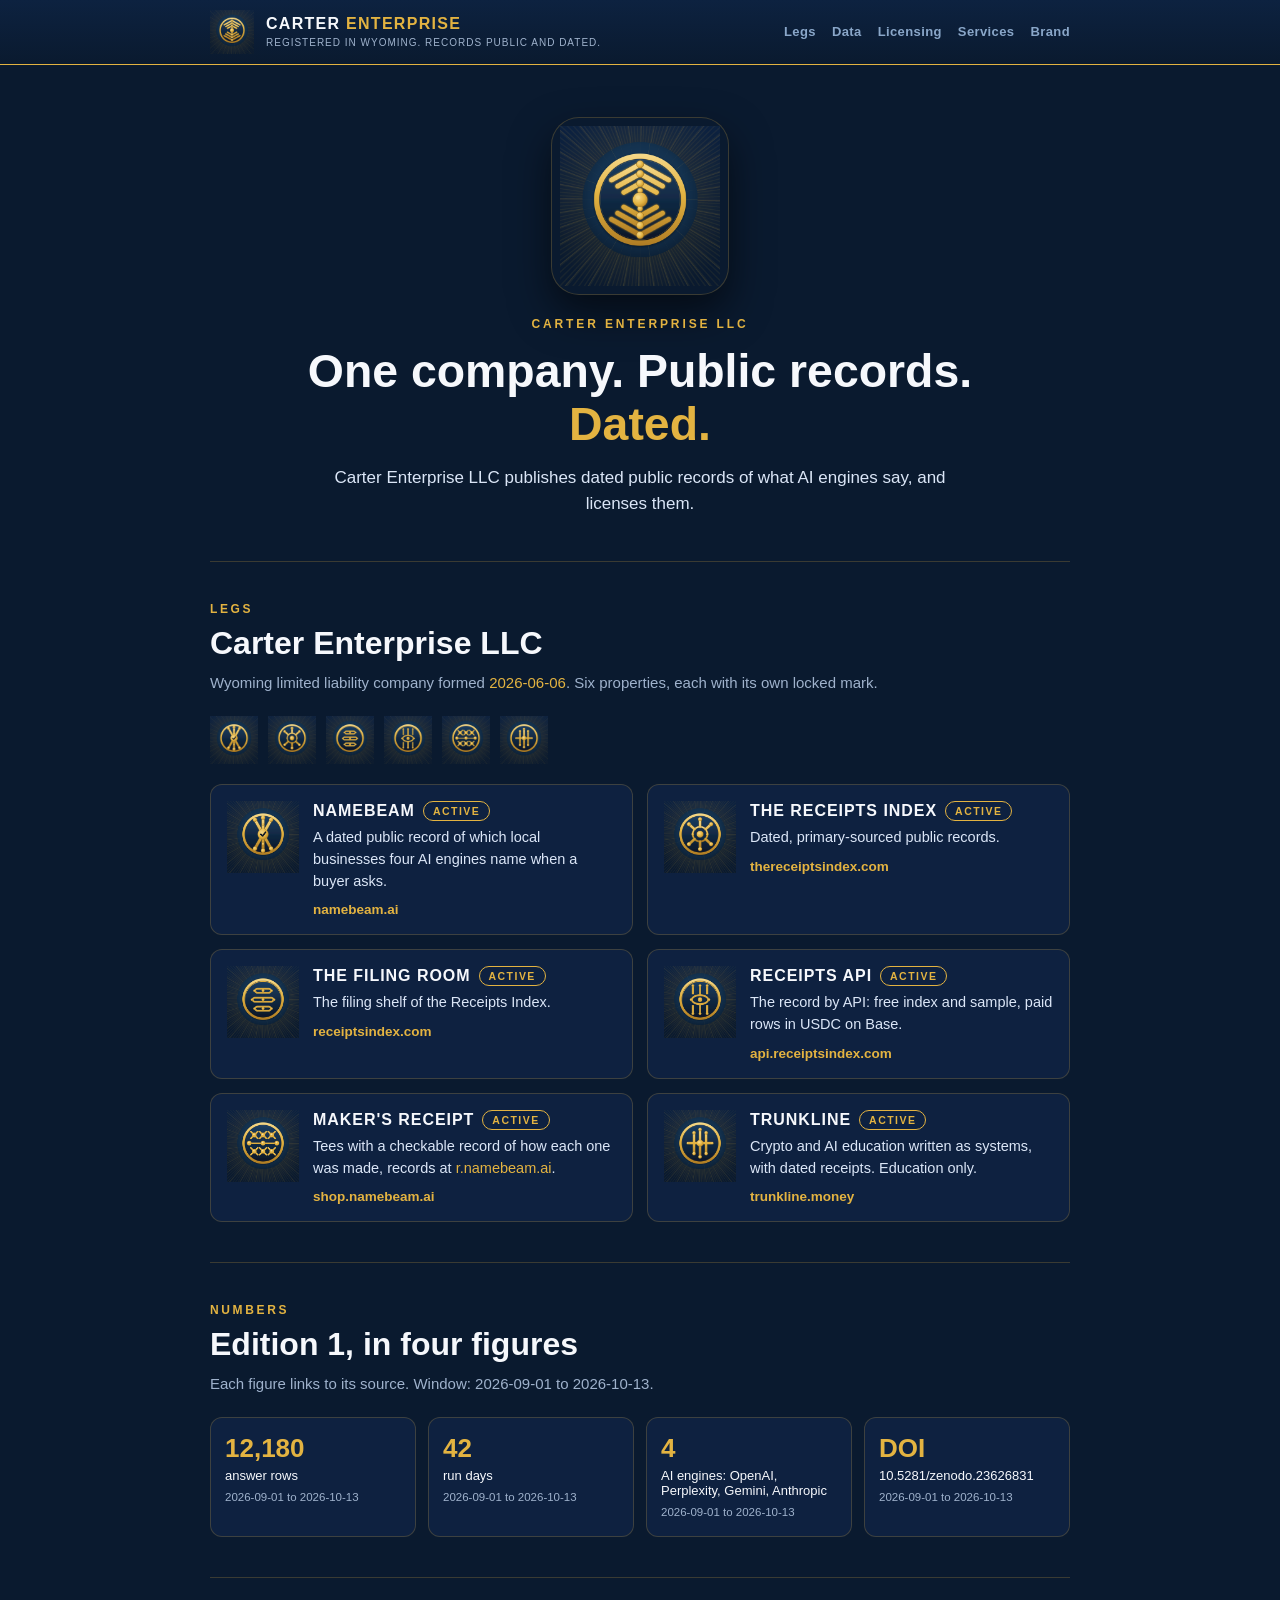
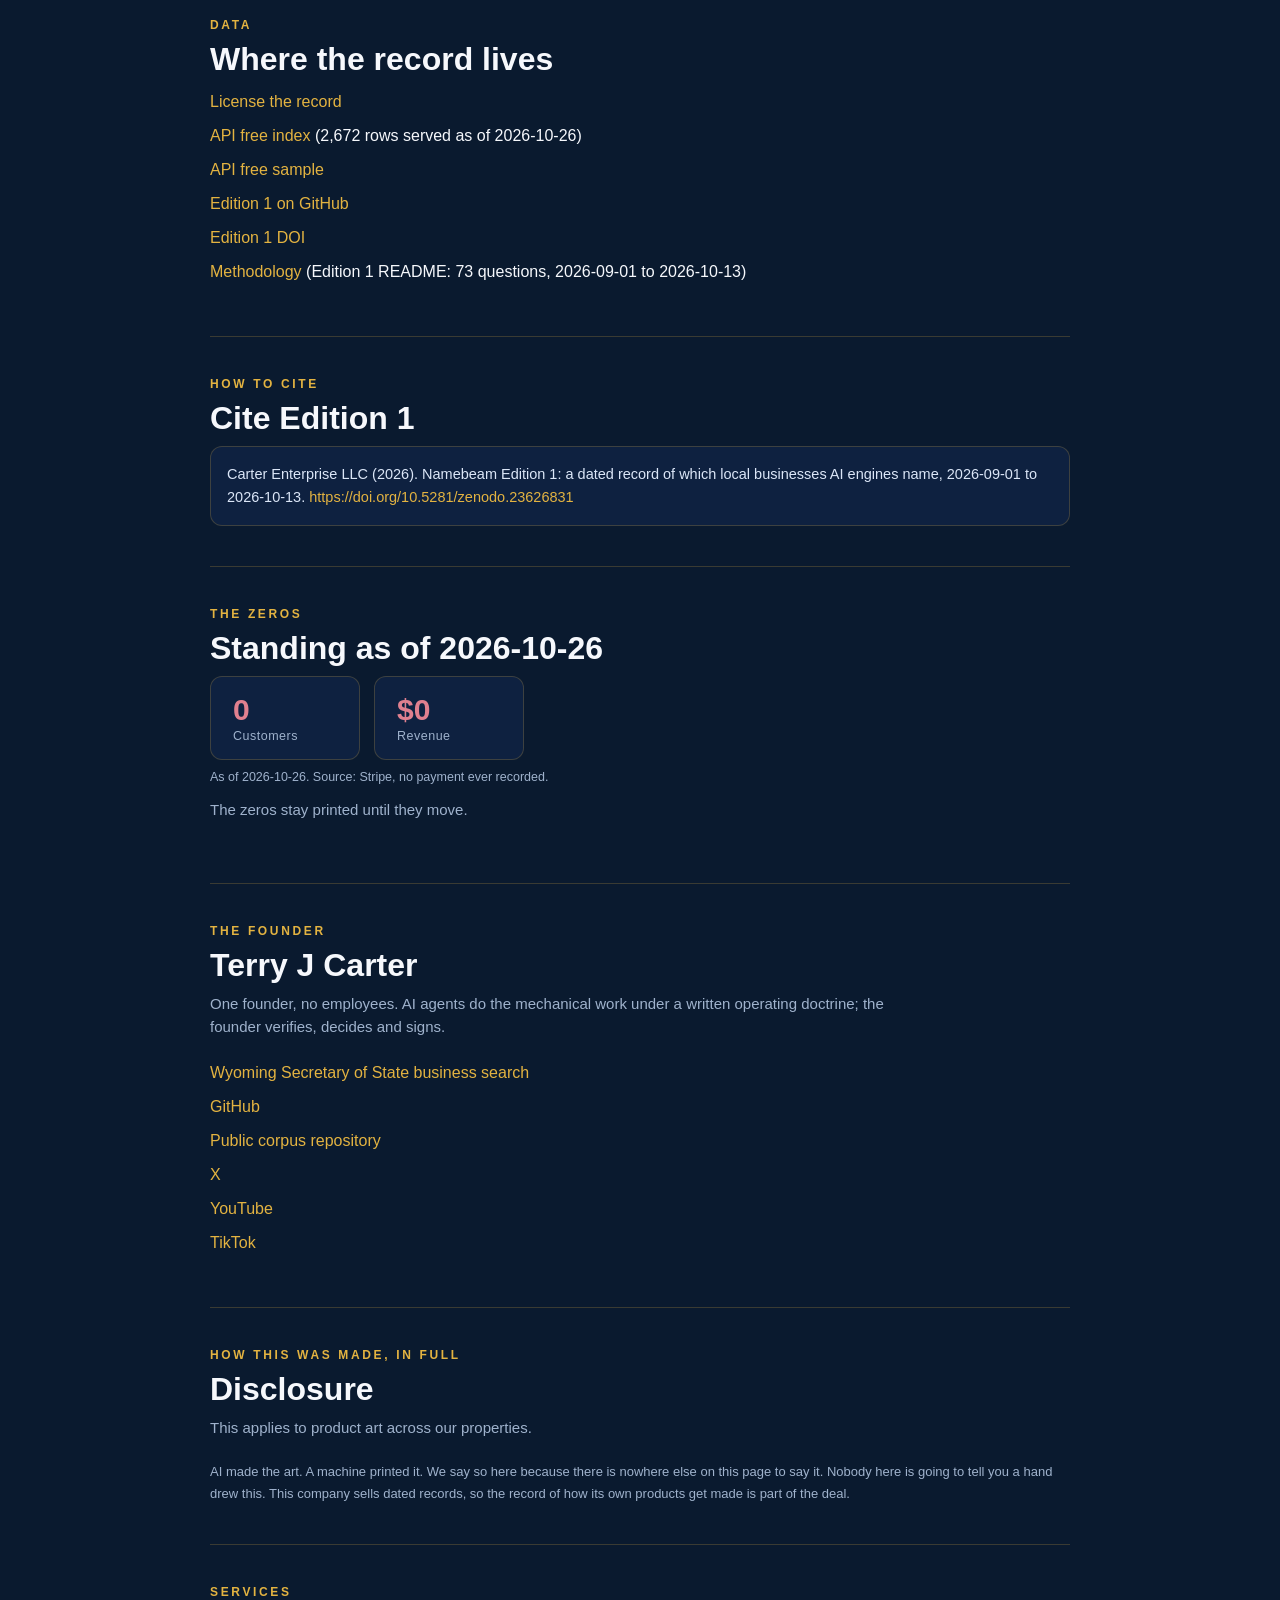
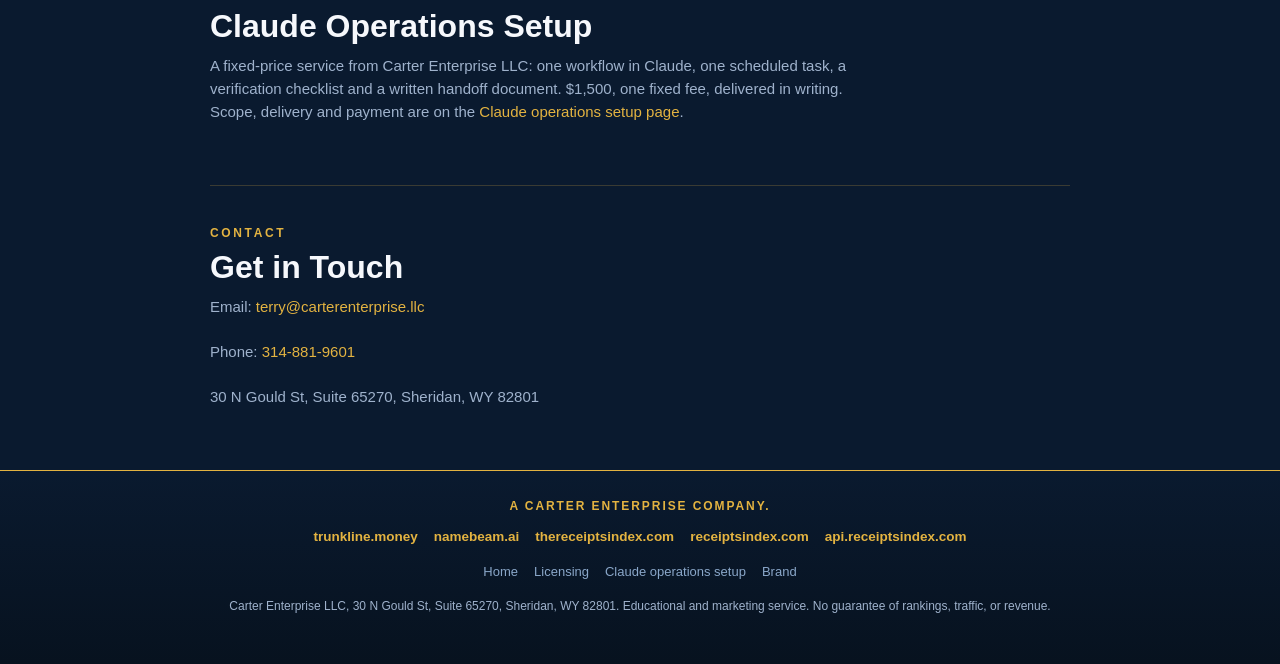
==== commit 518b00fb: "feat: add noindex Carter Enterprise Partner Network hub; mark Trunkline active Adds /partners/ as a " ====
--- a/index.html
+++ b/index.html
@@ -37,7 +37,7 @@
 <div class="leg"><img src="/assets/brand/256/avatar_filingroom_sunburst.png" width="72" height="72" alt="The Filing Room mark"><div class="lb"><h3>The Filing Room <span class="pill">ACTIVE</span></h3><p>The filing shelf of the Receipts Index.</p><a class="go" href="https://receiptsindex.com">receiptsindex.com</a></div></div>
 <div class="leg"><img src="/assets/brand/256/avatar_receiptsapi_sunburst.png" width="72" height="72" alt="Receipts API mark"><div class="lb"><h3>Receipts API <span class="pill">ACTIVE</span></h3><p>The record by API: free index and sample, paid rows in USDC on Base.</p><a class="go" href="https://api.receiptsindex.com">api.receiptsindex.com</a></div></div>
 <div class="leg"><img src="/assets/brand/256/avatar_makers_receipt_sunburst.png" width="72" height="72" alt="Maker's Receipt mark"><div class="lb"><h3>Maker's Receipt <span class="pill">ACTIVE</span></h3><p>Tees with a checkable record of how each one was made, records at <a href="https://r.namebeam.ai">r.namebeam.ai</a>.</p><a class="go" href="https://shop.namebeam.ai">shop.namebeam.ai</a></div></div>
-<div class="leg"><img src="/assets/brand/256/avatar_trunkline_sunburst.png" width="72" height="72" alt="Trunkline mark"><div class="lb"><h3>Trunkline <span class="pill parked">PARKED</span></h3><p>Crypto and AI education written as systems, with dated receipts. Parked.</p><a class="go" href="https://trunkline.money">trunkline.money</a></div></div>
+<div class="leg"><img src="/assets/brand/256/avatar_trunkline_sunburst.png" width="72" height="72" alt="Trunkline mark"><div class="lb"><h3>Trunkline <span class="pill">ACTIVE</span></h3><p>Crypto and AI education written as systems, with dated receipts. Education only.</p><a class="go" href="https://trunkline.money">trunkline.money</a></div></div>
 </div></section>
 
 <section id="numbers"><div class="sec-eyebrow">NUMBERS</div><h2>Edition 1, in four figures</h2><p class="sub">Each figure links to its source. Window: <span class="dt">2026-09-01</span> to <span class="dt">2026-10-13</span>.</p>
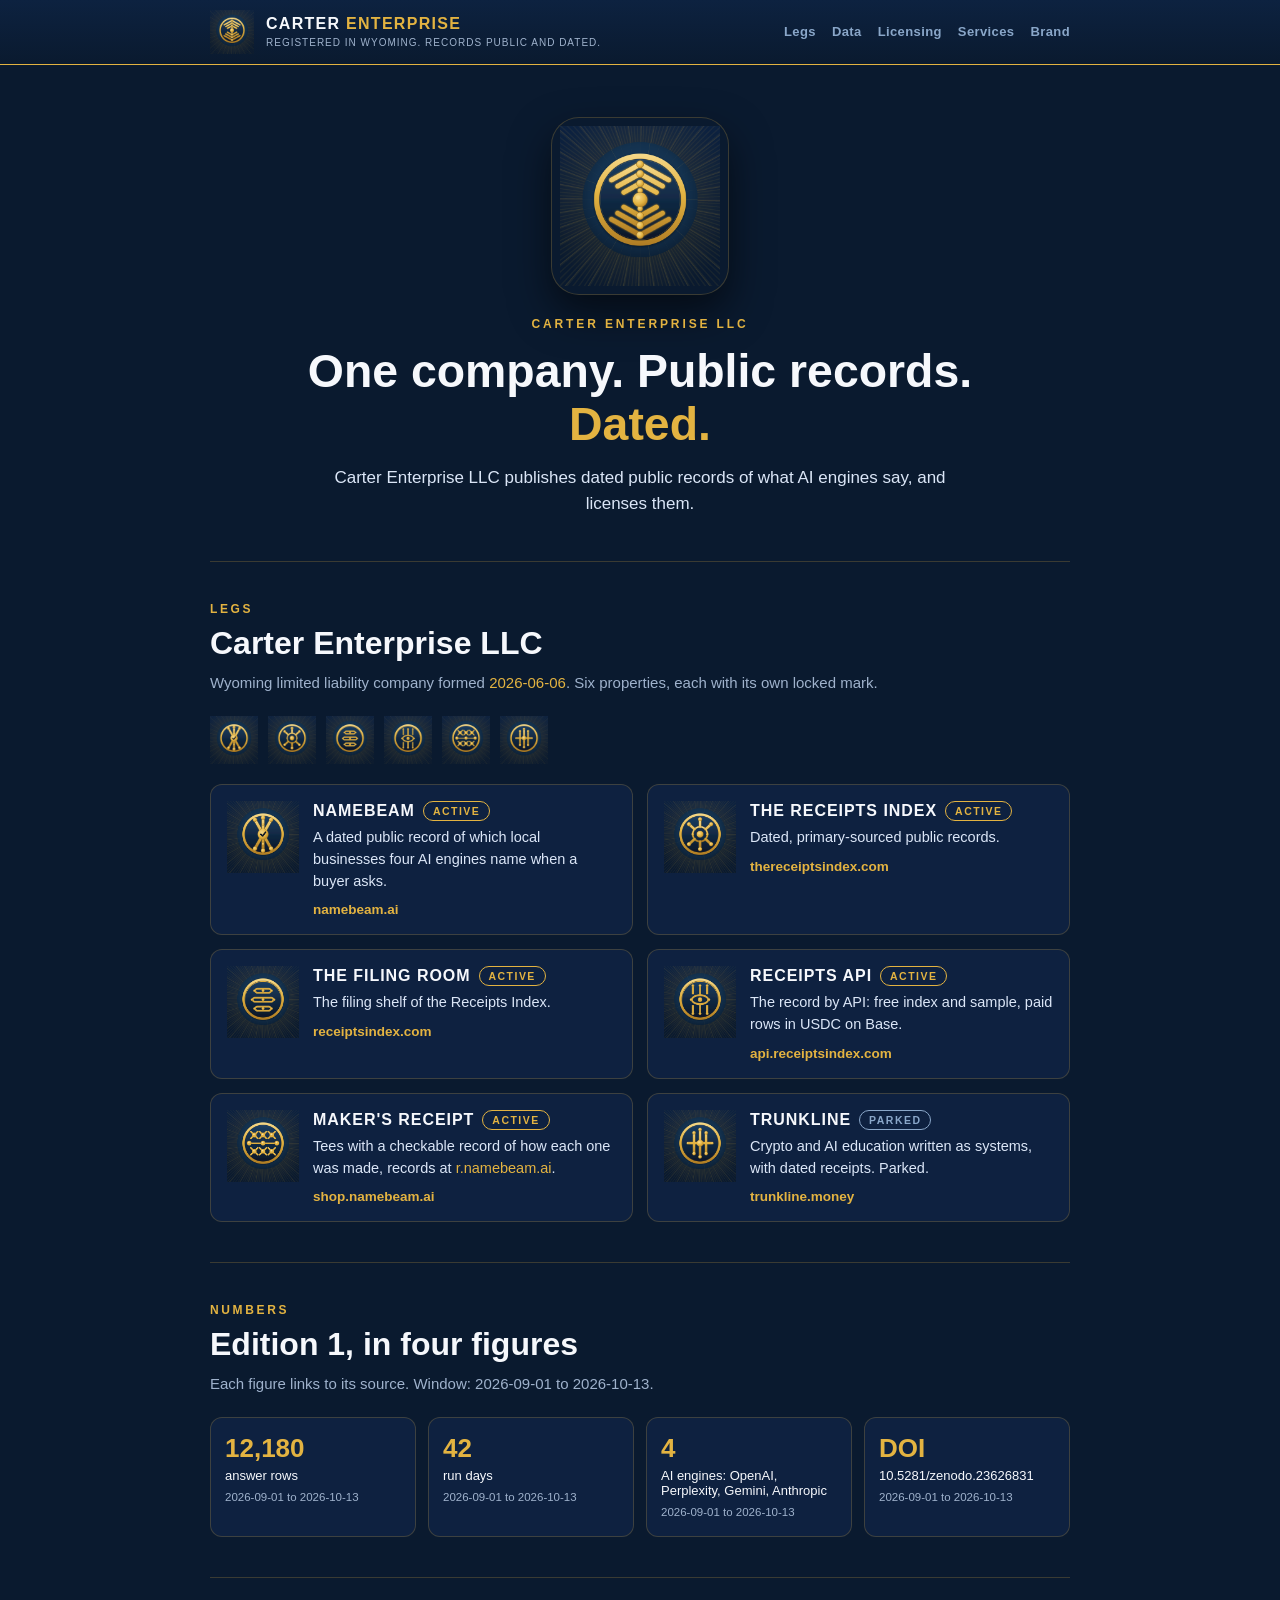
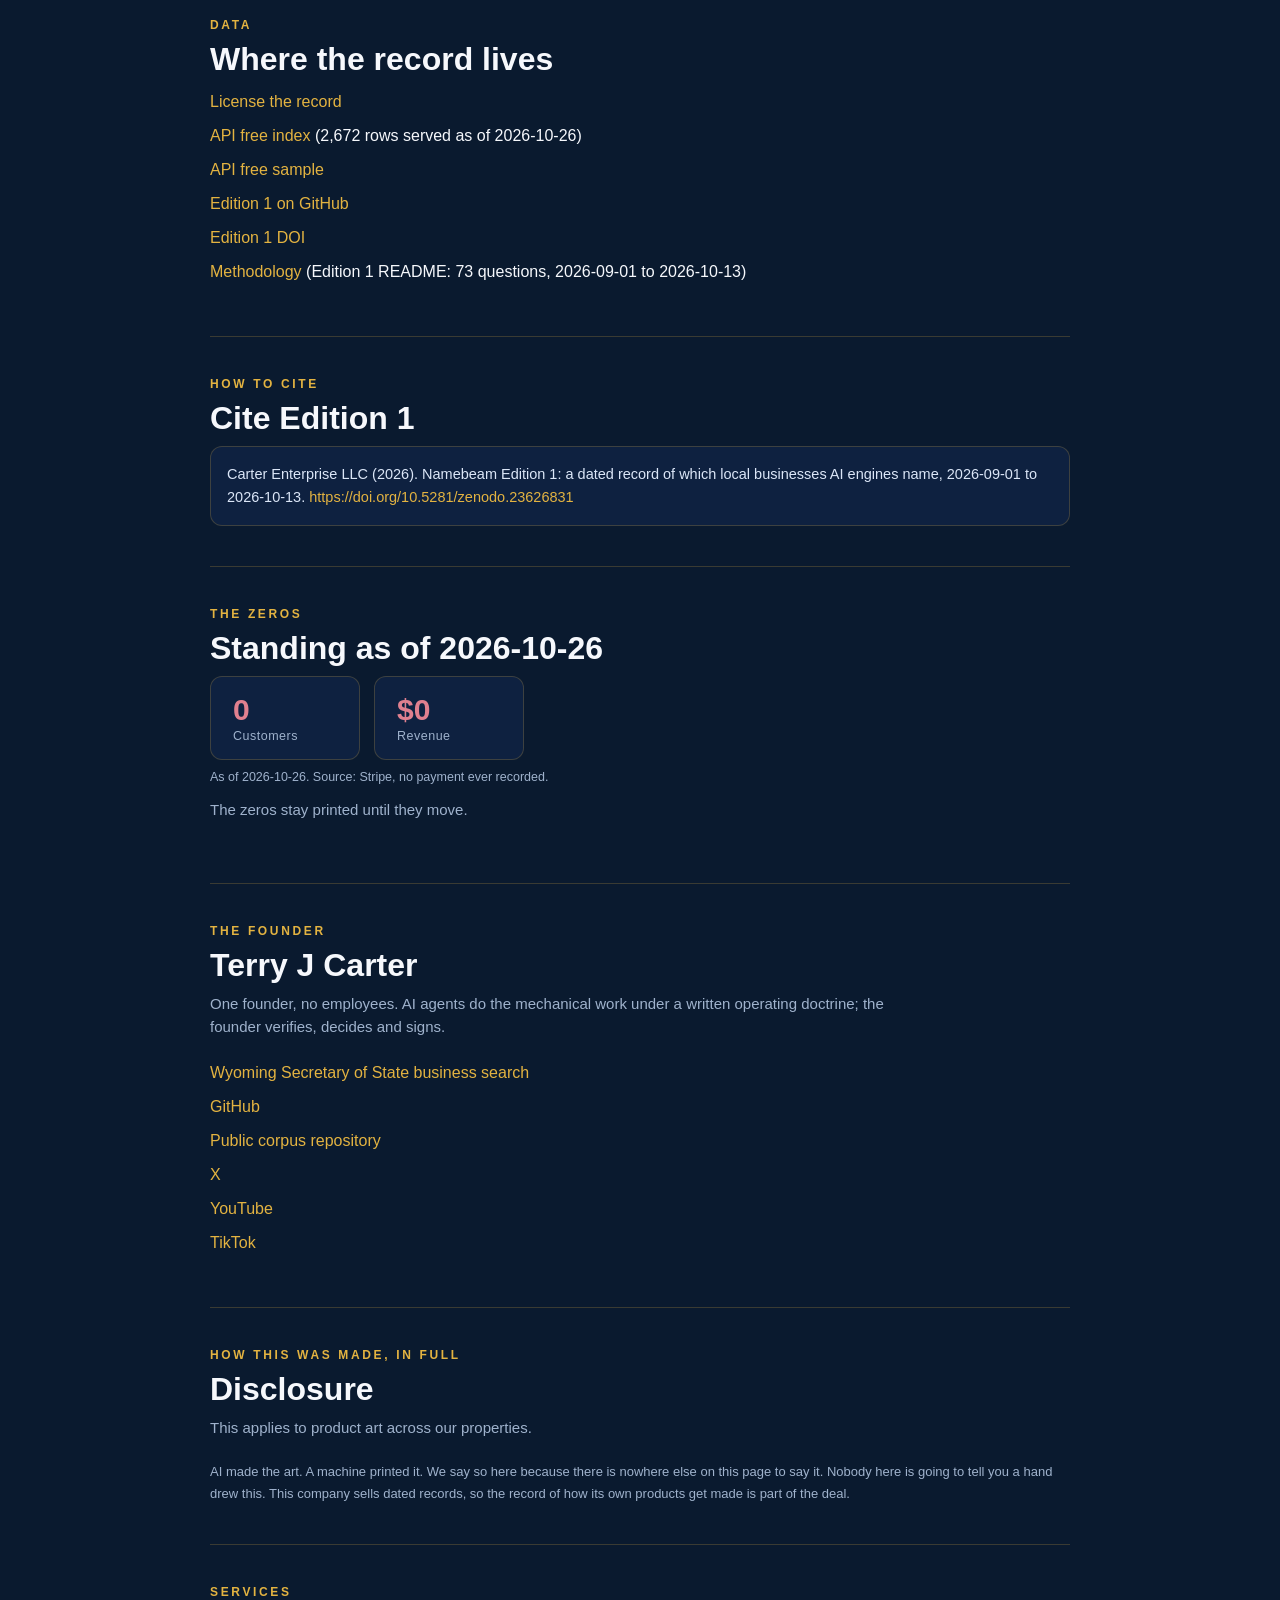
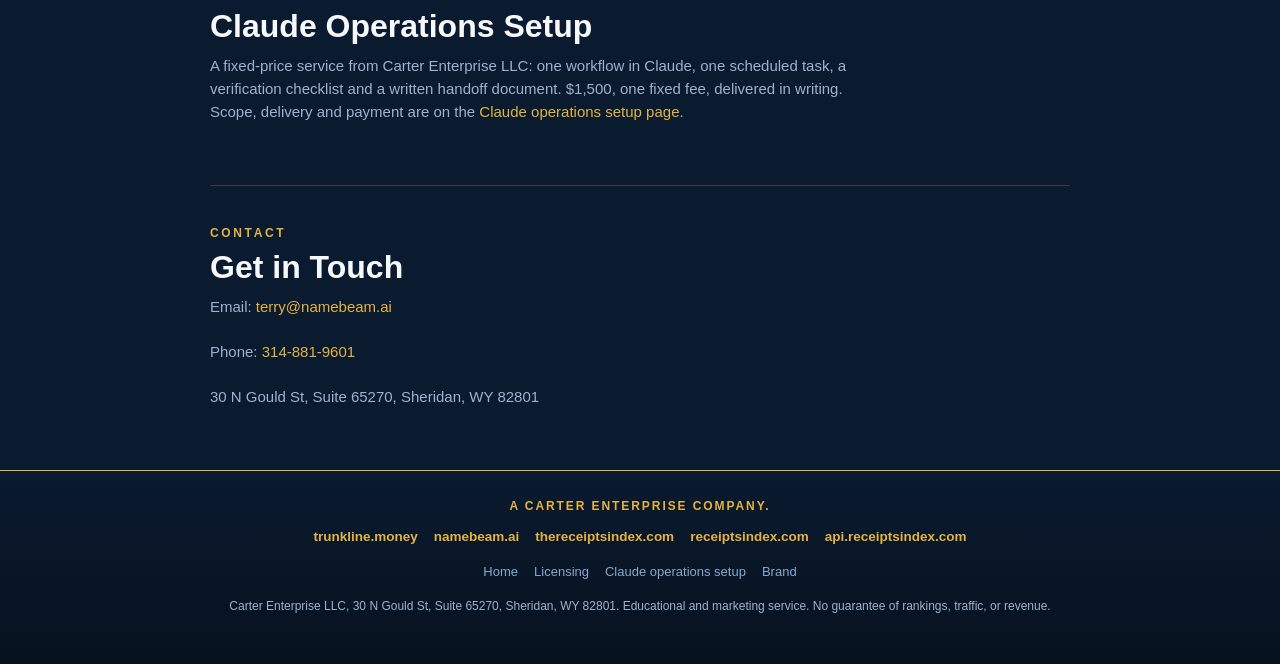
==== commit 415dbc7d: "home page: list terry@namebeam.ai, the mailbox that is read, in place of terry@carterenterprise.llc " ====
--- a/index.html
+++ b/index.html
@@ -17,7 +17,7 @@
 "url":"https://carterenterprise.llc",
 "founder":{"@type":"Person","name":"Terry J Carter"},
 "address":{"@type":"PostalAddress","streetAddress":"30 N Gould St, Suite 65270","addressLocality":"Sheridan","addressRegion":"WY","postalCode":"82801","addressCountry":"US"},
-"email":"terry@carterenterprise.llc",
+"email":"terry@namebeam.ai",
 "telephone":"314-881-9601",
 "sameAs":["https://github.com/mrcrtr1979-droid","https://x.com/namebeamai","https://www.youtube.com/@NamebeamAI","https://www.tiktok.com/@namebeam_ai"],
 "brand":[{"@type":"Brand","name":"Namebeam","url":"https://namebeam.ai"},{"@type":"Brand","name":"Trunkline","url":"https://trunkline.money"},{"@type":"Brand","name":"Maker's Receipt","url":"https://shop.namebeam.ai"},{"@type":"Brand","name":"The Receipts Index","url":"https://thereceiptsindex.com"}]
@@ -37,7 +37,7 @@
 <div class="leg"><img src="/assets/brand/256/avatar_filingroom_sunburst.png" width="72" height="72" alt="The Filing Room mark"><div class="lb"><h3>The Filing Room <span class="pill">ACTIVE</span></h3><p>The filing shelf of the Receipts Index.</p><a class="go" href="https://receiptsindex.com">receiptsindex.com</a></div></div>
 <div class="leg"><img src="/assets/brand/256/avatar_receiptsapi_sunburst.png" width="72" height="72" alt="Receipts API mark"><div class="lb"><h3>Receipts API <span class="pill">ACTIVE</span></h3><p>The record by API: free index and sample, paid rows in USDC on Base.</p><a class="go" href="https://api.receiptsindex.com">api.receiptsindex.com</a></div></div>
 <div class="leg"><img src="/assets/brand/256/avatar_makers_receipt_sunburst.png" width="72" height="72" alt="Maker's Receipt mark"><div class="lb"><h3>Maker's Receipt <span class="pill">ACTIVE</span></h3><p>Tees with a checkable record of how each one was made, records at <a href="https://r.namebeam.ai">r.namebeam.ai</a>.</p><a class="go" href="https://shop.namebeam.ai">shop.namebeam.ai</a></div></div>
-<div class="leg"><img src="/assets/brand/256/avatar_trunkline_sunburst.png" width="72" height="72" alt="Trunkline mark"><div class="lb"><h3>Trunkline <span class="pill">ACTIVE</span></h3><p>Crypto and AI education written as systems, with dated receipts. Education only.</p><a class="go" href="https://trunkline.money">trunkline.money</a></div></div>
+<div class="leg"><img src="/assets/brand/256/avatar_trunkline_sunburst.png" width="72" height="72" alt="Trunkline mark"><div class="lb"><h3>Trunkline <span class="pill parked">PARKED</span></h3><p>Crypto and AI education written as systems, with dated receipts. Parked.</p><a class="go" href="https://trunkline.money">trunkline.money</a></div></div>
 </div></section>
 
 <section id="numbers"><div class="sec-eyebrow">NUMBERS</div><h2>Edition 1, in four figures</h2><p class="sub">Each figure links to its source. Window: <span class="dt">2026-09-01</span> to <span class="dt">2026-10-13</span>.</p>
@@ -69,7 +69,7 @@
 
 <section><div class="sec-eyebrow">SERVICES</div><h2>Claude Operations Setup</h2><p class="sub">A fixed-price service from Carter Enterprise LLC: one workflow in Claude, one scheduled task, a verification checklist and a written handoff document. $1,500, one fixed fee, delivered in writing. Scope, delivery and payment are on the <a href="/claude-operations-setup/">Claude operations setup page</a>.</p></section>
 
-<section><div class="sec-eyebrow">CONTACT</div><h2>Get in Touch</h2><p class="sub">Email: <a href="mailto:terry@carterenterprise.llc">terry@carterenterprise.llc</a></p><p class="sub">Phone: <a href="tel:314-881-9601">314-881-9601</a></p><p class="sub">30 N Gould St, Suite 65270, Sheridan, WY 82801</p></section>
+<section><div class="sec-eyebrow">CONTACT</div><h2>Get in Touch</h2><p class="sub">Email: <a href="mailto:terry@namebeam.ai">terry@namebeam.ai</a></p><p class="sub">Phone: <a href="tel:314-881-9601">314-881-9601</a></p><p class="sub">30 N Gould St, Suite 65270, Sheridan, WY 82801</p></section>
 </div>
 
 <footer><div class="wrap"><div class="fk">A Carter Enterprise Company.</div>
